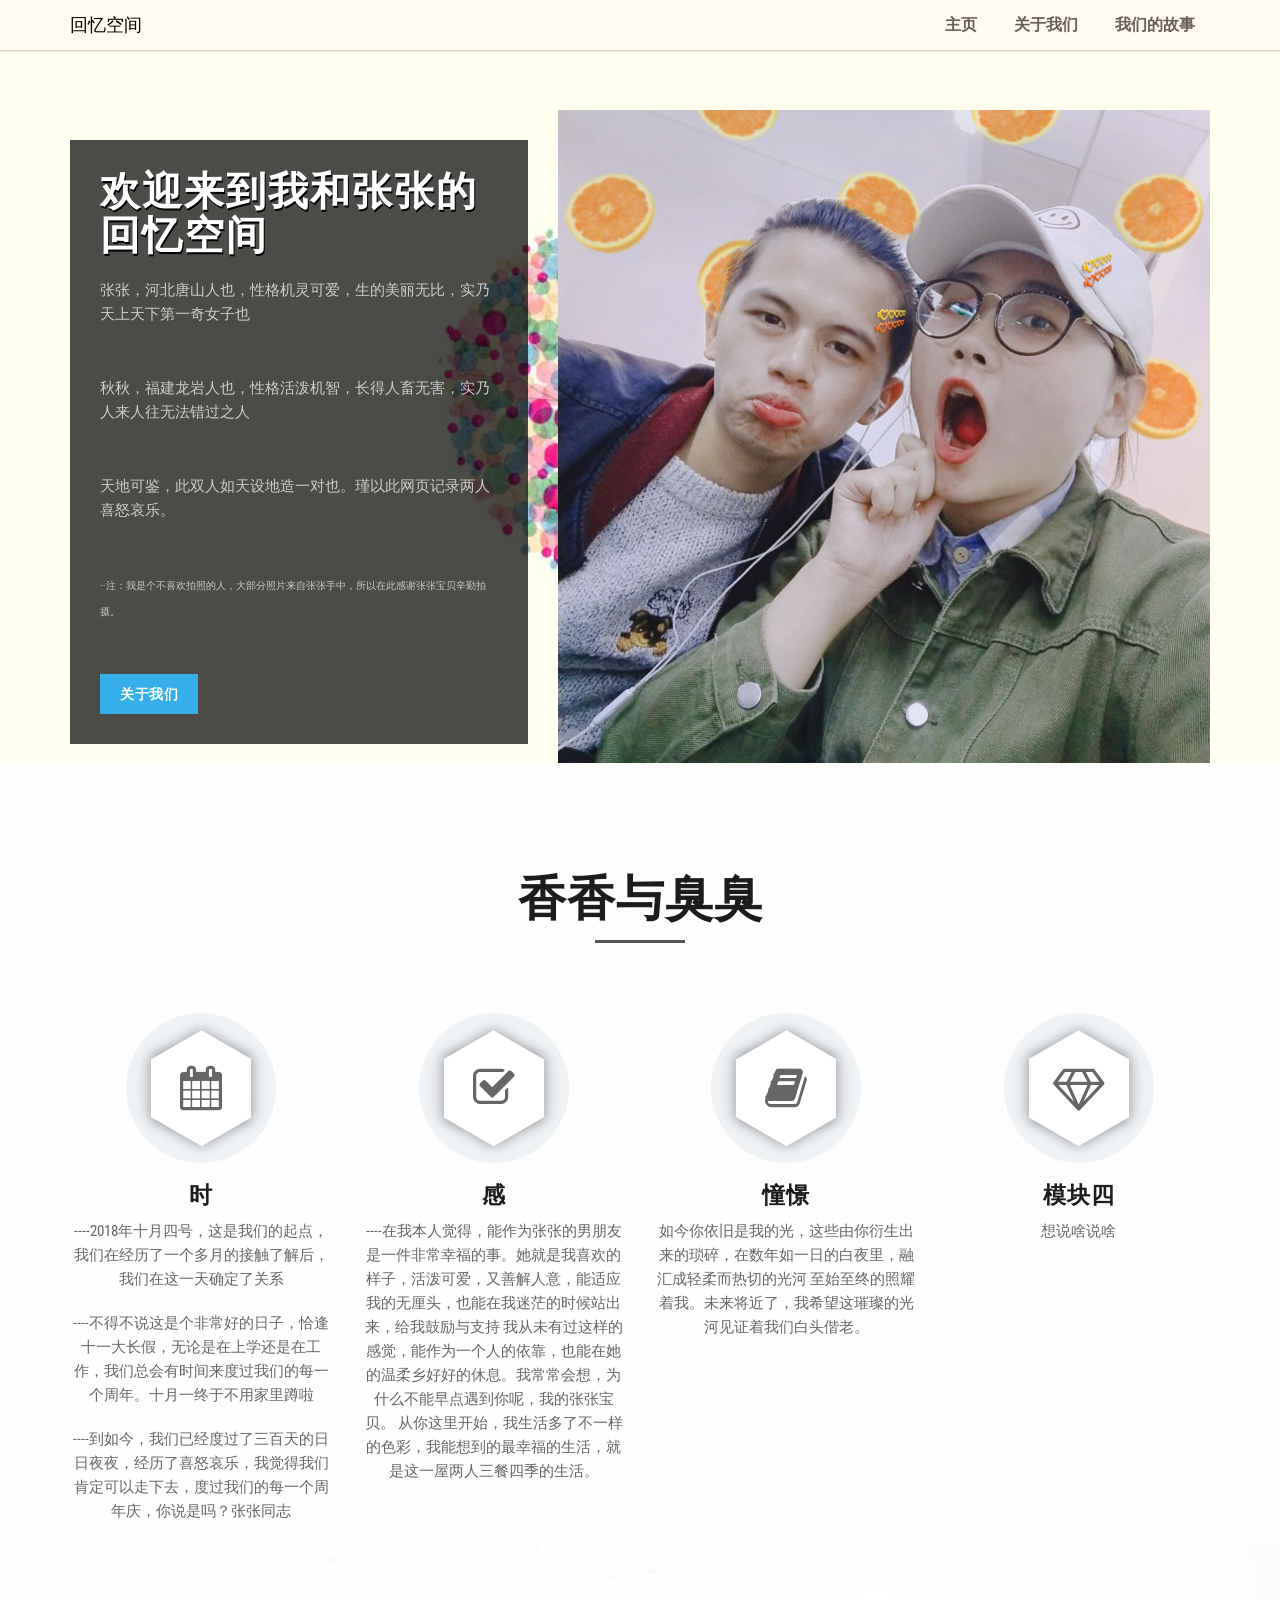
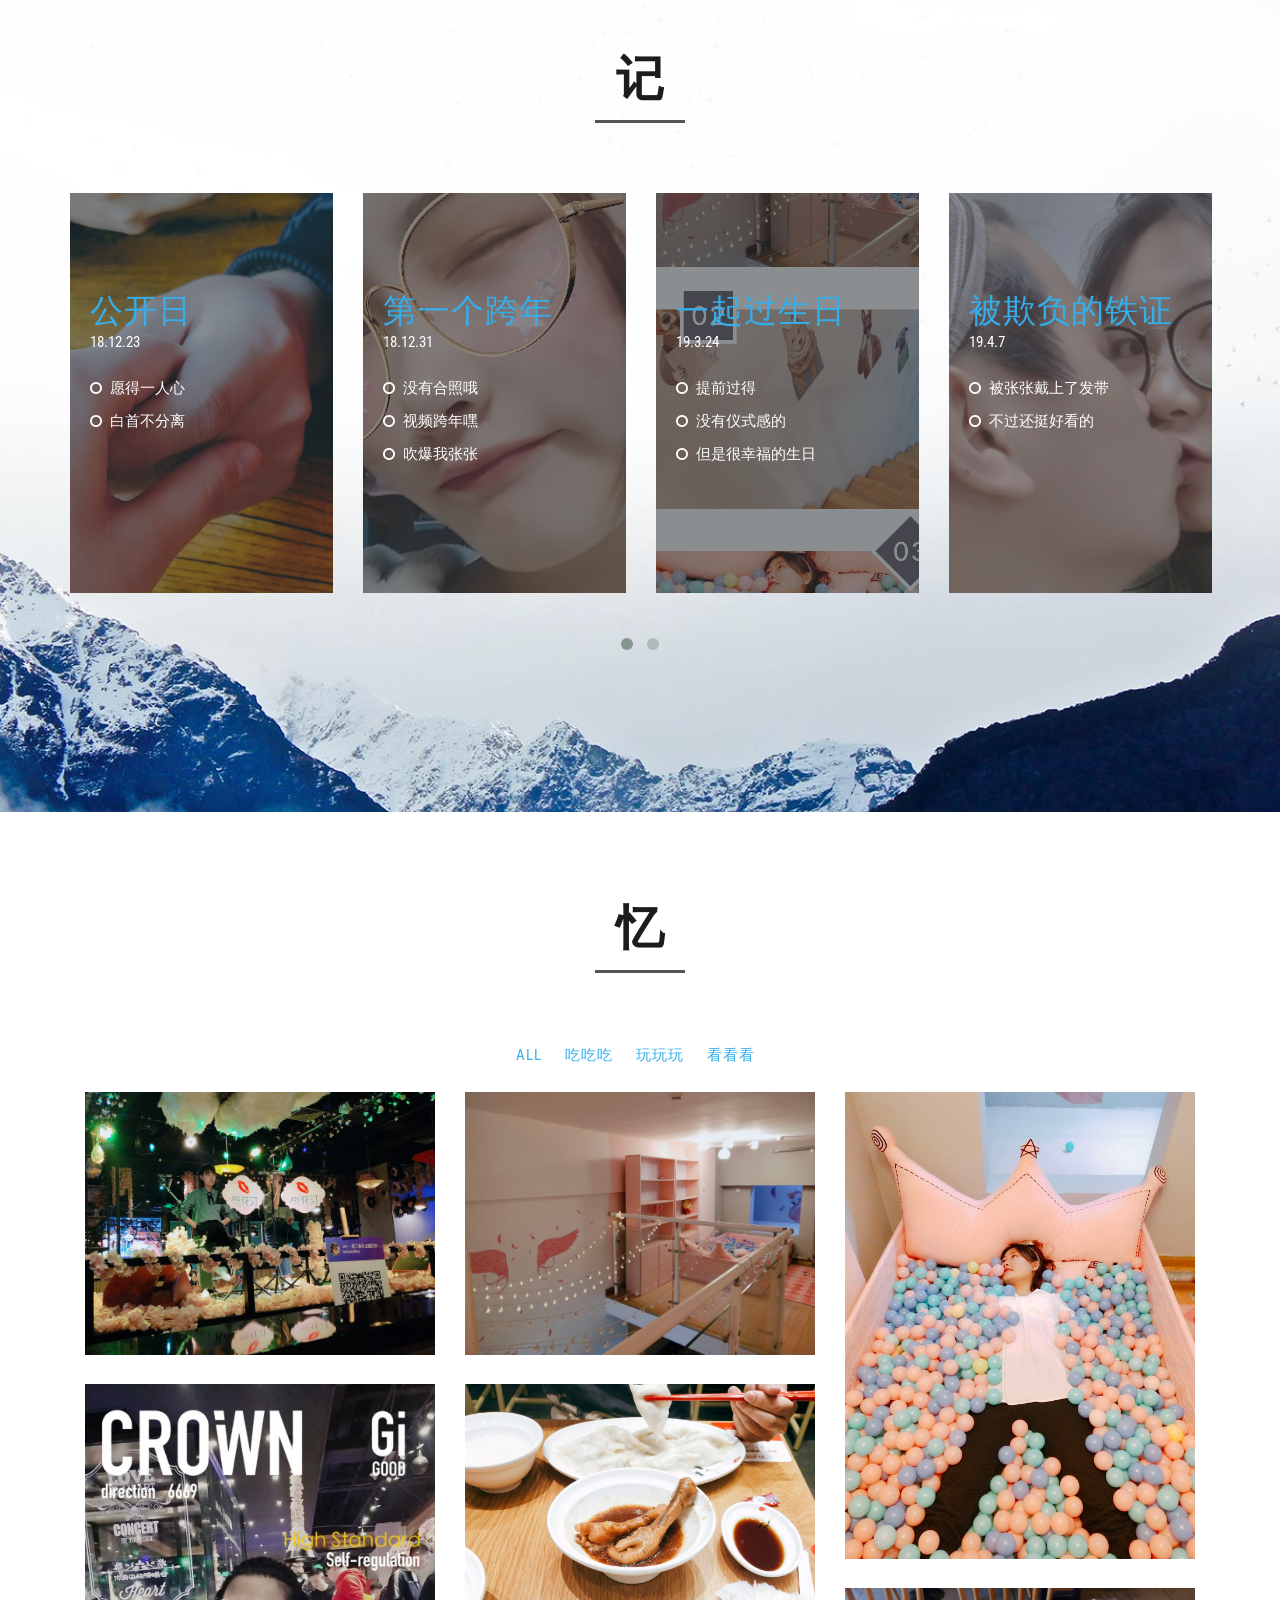
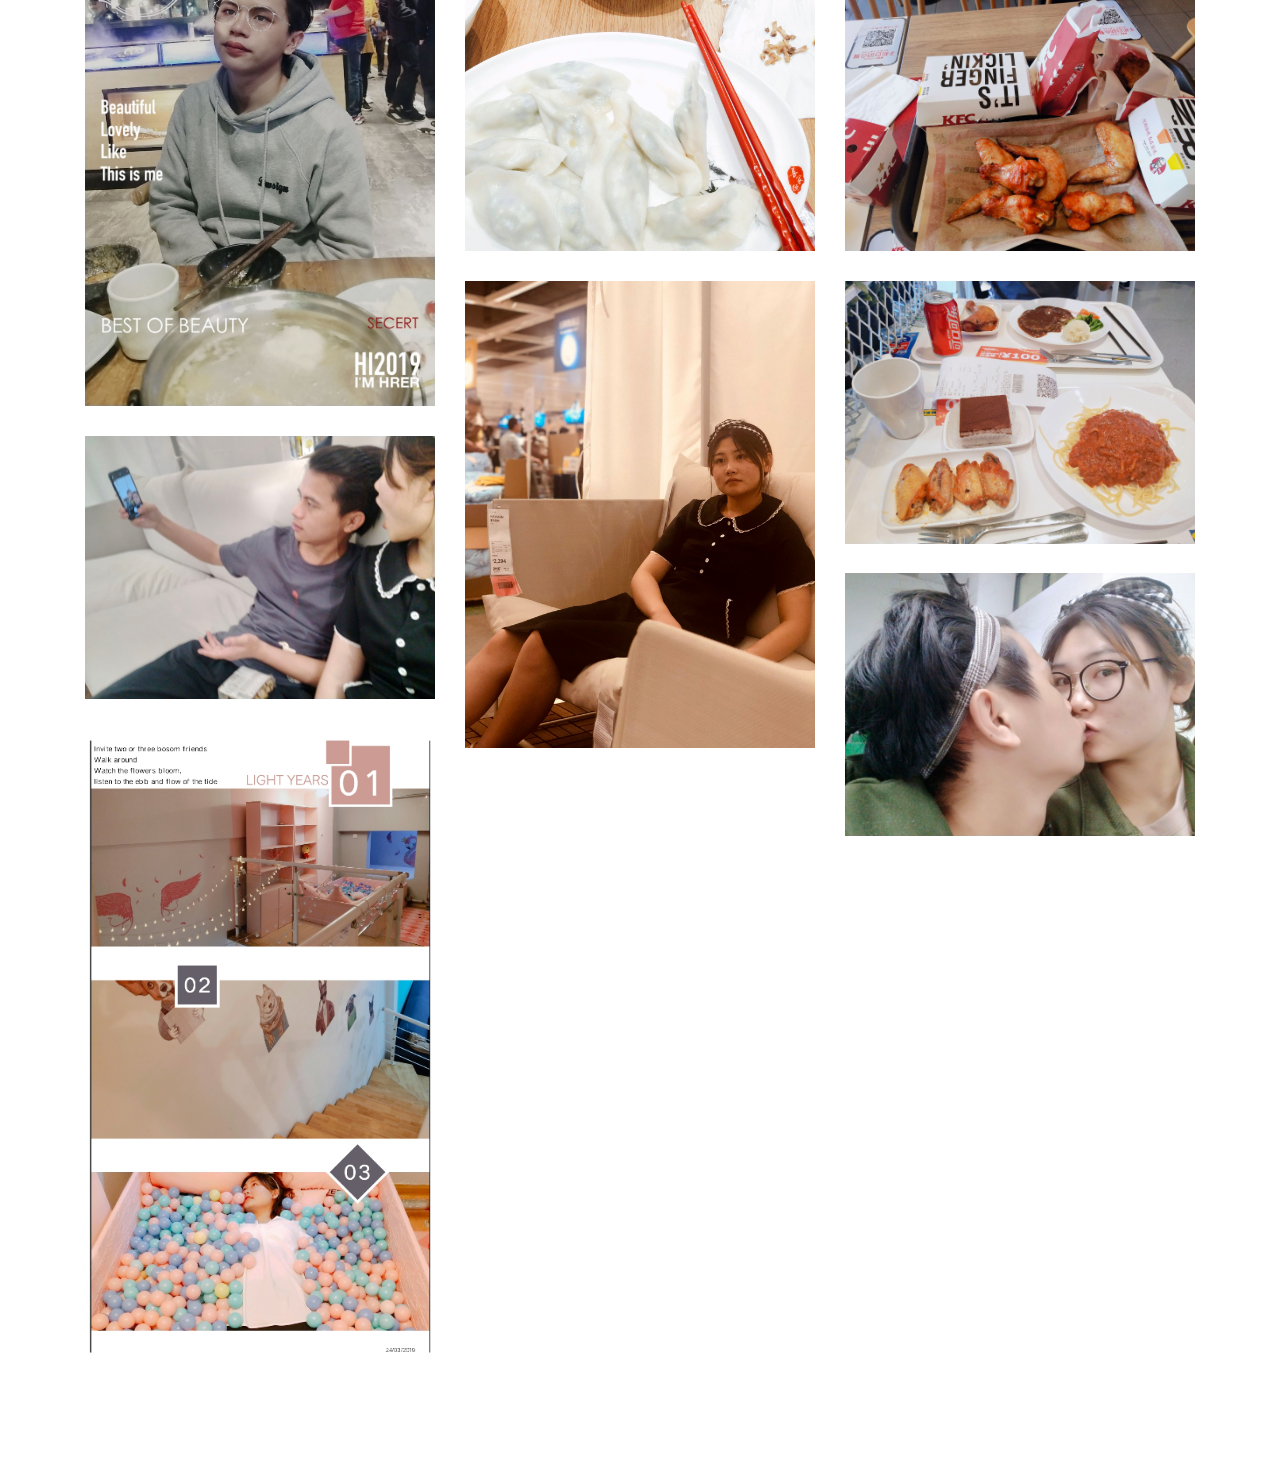
==== index.html @ 5080de56 "更新" ====
<!DOCTYPE html>
<html lang="en">

<head>
	<meta charset="utf-8" />
	<meta http-equiv="X-UA-Compatible" content="IE=edge" />
	<meta name="viewport" content="width=device-width, initial-scale=1" />
	<meta name="description" content="Free Responsive Html5 Templates">


	<title>张张之最好的大宝贝</title>

	<!-- Bootstrap Core CSS -->
	<link href="css/bootstrap.min.css" rel="stylesheet" type="text/css">

	<!-- Custom CSS -->
	<link href="css/style.css" rel="stylesheet">
	<link rel="stylesheet" href="css/lightbox.css">
	<link rel="stylesheet" href="fonts/stylesheet.css">

	<!-- Custom Fonts -->
	<link href="font-awesome/css/font-awesome.min.css" rel="stylesheet" type="text/css">

	<!-- Owl Carousel Assets -->
	<link href="owl-carousel/owl.carousel.css" rel="stylesheet">
	<link href="owl-carousel/owl.theme.css" rel="stylesheet">

	<!-- jQuery and Modernizr-->
	<script src="js/jquery-2.1.1.js"></script>

	<!-- HTML5 Shim and Respond.js IE8 support of HTML5 elements and media queries -->
	<!-- WARNING: Respond.js doesn't work if you view the page via file:// -->
	<!--[if lt IE 9]>
        <script src="js/html5shiv.js"></script>
        <script src="js/respond.min.js"></script>
    <![endif]-->
</head>

<body class="index-page">
	<div class="">
		<header class="main-header">

			<!-- /////////////////////////////////////////Navigation -->
			<nav class="">
				<div class="">
					<div class="navbar navbar-default">
						<div class="container">
							<!-- Brand and toggle get grouped for better mobile display -->
							<div class="navbar-header page-scroll" style="position: relative; z-index:999">
								<button type="button" class="navbar-toggle" data-toggle="collapse"
									data-target="#bs-example-navbar-collapse-1">
									<span class="sr-only">Toggle navigation</span>
									<span class="icon-bar"></span>
									<span class="icon-bar"></span>
									<span class="icon-bar"></span>
								</button>
								<a class="navbar-brand page-scroll" href="index.html#page-top">回忆空间</a>
							</div>

							<!-- Collect the nav links, forms, and other content for toggling -->
							<div class="collapse navbar-collapse" id="bs-example-navbar-collapse-1">
								<ul class="nav navbar-nav navbar-right" style="position: relative; z-index:999">
									<li>
										<a class="page-scroll" href="index.html">主页</a>
									</li>
									<li>
										<a class="page-scroll" href="single.html">关于我们</a>
									</li>
									<li>
										<a class="page-scroll" href="archive.html">我们的故事</a>
									</li>

								</ul>
							</div>
							<!-- /.navbar-collapse -->
						</div>
					</div>
				</div>
				<!-- /.container-fluid -->
			</nav>
			<!-- Navigation -->
			<div class="container">
				<div class="row">
					<div class="col-md-5">
						<!-- Static Header -->
						<div class="header-text">
							<div class="text-left">
								<h1>欢迎来到我和张张的回忆空间</h1>
								<p>张张，河北唐山人也，性格机灵可爱，生的美丽无比，实乃天上天下第一奇女子也</p>
								<p>秋秋，福建龙岩人也，性格活泼机智，长得人畜无害，实乃人来人往无法错过之人</p>
								<p>天地可鉴，此双人如天设地造一对也。瑾以此网页记录两人喜怒哀乐。</p>
								<p> <font size="1">--注：我是个不喜欢拍照的人，大部分照片来自张张手中，所以在此感谢张张宝贝辛勤拍摄。</font></p>
								<a href="single.html" class="btn btn-primary btn-header1">关于我们</a>
							</div>
						</div><!-- /header-text -->
					</div>
					<div class="col-md-7 pull-right">
						<img style="margin-top: 60px;" src="images/首页合照.jpg" class="img-responsive" alt="">
					</div>
				</div>
			</div>
		</header>
	</div>
	<!-- /Section: intro -->

	<!-- /////////////////////////////////////////Content -->
	<div id="page-content">

		<!-- 人物简介 -->
		<section class="box-content box-1 box-style-1">
			<div class="container">
				<div class="row">
					<div class="heading">

						<h1 class="title">香香与臭臭</h1>
						<hr class="line">
					</div>
				</div>
				<div class="row">
					<div class="col-lg-3 col-sm-3 col-md-6 ">
						<div class="box-item">
							<div class="wrap-icon">
								<div class="hexagon">
									<div class="hexagon-inner">
										<div class="hexagon-inner-content">
											<i class="fa fa-calendar fa-3x"></i>
										</div>
									</div>
									<span></span>
								</div>
							</div>
							<h3>时</h3>
							<p>----2018年十月四号，这是我们的起点，我们在经历了一个多月的接触了解后，我们在这一天确定了关系</p>
							<p>----不得不说这是个非常好的日子，恰逢十一大长假，无论是在上学还是在工作，我们总会有时间来度过我们的每一个周年。十月一终于不用家里蹲啦</p>
							<p>----到如今，我们已经度过了三百天的日日夜夜，经历了喜怒哀乐，我觉得我们肯定可以走下去，度过我们的每一个周年庆，你说是吗？张张同志</p>
							<p> </p>
						</div>
					</div>
					<div class="col-lg-3 col-sm-3 col-md-6 ">
						<div class="box-item">
							<div class="wrap-icon">
								<div class="hexagon">
									<div class="hexagon-inner">
										<div class="hexagon-inner-content">
											<i class="fa fa-check-square-o fa-3x"></i>
										</div>
									</div>
									<span></span>
								</div>
							</div>
							<h3>感</h3>
							<p>----在我本人觉得，能作为张张的男朋友是一件非常幸福的事。她就是我喜欢的样子，活泼可爱，又善解人意，能适应我的无厘头，也能在我迷茫的时候站出来，给我鼓励与支持
								我从未有过这样的感觉，能作为一个人的依靠，也能在她的温柔乡好好的休息。我常常会想，为什么不能早点遇到你呢，我的张张宝贝。
								从你这里开始，我生活多了不一样的色彩，我能想到的最幸福的生活，就是这一屋两人三餐四季的生活。
							</p>
						</div>
					</div>
					<div class="col-lg-3 col-sm-3 col-md-6 ">
						<div class="box-item">
							<div class="wrap-icon">
								<div class="hexagon">
									<div class="hexagon-inner">
										<div class="hexagon-inner-content">
											<i class="fa fa-book fa-3x"></i>
										</div>
									</div>
									<span></span>
								</div>
							</div>
							<h3>憧憬</h3>
							<p>如今你依旧是我的光，这些由你衍生出来的琐碎，在数年如一日的白夜里，融汇成轻柔而热切的光河
								至始至终的照耀着我。未来将近了，我希望这璀璨的光河见证着我们白头偕老。
							</p>
						</div>
					</div>
					<div class="col-lg-3 col-sm-3 col-md-6 ">
						<div class="box-item">
							<div class="wrap-icon">
								<div class="hexagon">
									<div class="hexagon-inner">
										<div class="hexagon-inner-content">
											<i class="fa fa-diamond fa-3x"></i>
										</div>
									</div>
									<span></span>
								</div>
							</div>
							<h3>模块四</h3>
							<p>想说啥说啥</p>
						</div>
					</div>

				</div>
			</div>
		</section>

		<!-- 滚动图片栏 -->
		<section class="box-content box-2 box-style-2">
			<div class="container">
				<div class="row">
					<div class="heading">
						<h1 class="title">记</h1>
						<hr class="line">
					</div>
				</div>
				<div class="row">
					<div id="owl-travel" class="owl-carousel">
						<div class="item">
							<div class="box-entry home-post carpathian">
								<div class="box-entry-inner">
									<div class="entry-details">

										<div class="entry-des">
											<h3>公开日</h3>
											<span>18.12.23</span>
											<ul class="fancy-list">
												<li>愿得一人心</li>
												<li>白首不分离</li>
											</ul>
										</div>


									</div>
								</div>
							</div>
						</div>
						<div class="item">
							<div class="box-entry home-post pyrenees">
								<div class="box-entry-inner">
									<div class="entry-details">

										<div class="entry-des">
											<h3>第一个跨年</h3>
											<span>18.12.31</span>
											<ul class="fancy-list">
												<li>没有合照哦</li>
												<li>视频跨年嘿</li>
												<li>吹爆我张张</li>
											</ul>
										</div>

									</div>
								</div>
							</div>
						</div>
						<div class="item">
							<div class="box-entry home-post rocky">
								<div class="box-entry-inner">
									<div class="entry-details">

										<div class="entry-des">
											<h3>一起过生日</h3>
											<span>19.3.24</span>
											<ul class="fancy-list">
												<li>提前过得</li>
												<li>没有仪式感的</li>
												<li>但是很幸福的生日</li>
											</ul>
										</div>

									</div>
								</div>
							</div>
						</div>
						<div class="item">
							<div class="box-entry home-post alps">
								<div class="box-entry-inner">
									<div class="entry-details">

										<div class="entry-des">
											<h3>被欺负的铁证</h3>
											<span>19.4.7</span>
											<ul class="fancy-list">
												<li>被张张戴上了发带</li>
												<li>不过还挺好看的</li>

											</ul>
										</div>

									</div>
								</div>
							</div>
						</div>
						<div class="item">
							<div class="box-entry home-post pyrenees1">
								<div class="box-entry-inner">
									<div class="entry-details">

										<div class="entry-des">
											<h3>五一五一</h3>
											<span>19.5.1</span>
											<ul class="fancy-list">
												<li>我和张张的惬意五一</li>
												<li>过得想小夫妻</li>
												<li>喜家德真的很好吃！</li>
											</ul>
										</div>

									</div>
								</div>
							</div>
						</div>
						<div class="item">
							<div class="box-entry home-post kavkaz">
								<div class="box-entry-inner">
									<div class="entry-details">

										<div class="entry-des">
											<h3>抓妖灵嘿嘿嘿</h3>
											<span>19.5.27</span>
											<ul class="fancy-list">
												<li>大夏天的</li>
												<li>这么多蚊子的</li>
												<li>不过抓到了真开心嘿嘿</li>
											</ul>
										</div>

									</div>
								</div>
							</div>
						</div>
					</div>
				</div>
			</div>
		</section>

		<!-- 图片展示 -->
		<section class="box-content box-3">
			<div class="container">
				<div class="row">
					<div class="heading">
						<h1 class="title">忆</h1>
						<hr class="line">
					</div>
				</div>
				<div class="filter-container isotopeFilters">
					<ul class="list-inline filter">
						<li class="active"><a href="#" data-filter="*">all </a></li>
						<li><a href="#" data-filter=".illustrations">吃吃吃</a></li>
						<li><a href="#" data-filter=".photography">玩玩玩</a></li>
						<li><a href="#" data-filter=".websites">看看看</a></li>

					</ul>
				</div>
				<div class="isotopeContainer">
					<div class="col-lg-4 col-sm-4 col-md-6 isotopeSelector illustrations">
						<div class="portfolio-box zoom-effect">
							<img src="images/记1.PNG" class="img-responsive" alt="">
							<div class="portfolio-box-caption">
								<div class="portfolio-box-caption-content">
									<div class="project-name">
										
									</div>
									<div class="project-category">
										生日之自助餐
									</div>
									<div class="project-social">
										<ul class="list-inline">
											<li><a href="single2.html"><i class="fa fa-link"></i></a></li>
											<li><a href="images/记1.PNG" data-lightbox="example-set"
													data-title="Click the right half of the image to move forward."><i
														class="fa fa-search"></i></a></li>
										</ul>
									</div>
								</div>
							</div>
						</div>
					</div>
					<div class="col-lg-4 col-sm-4 col-md-6 isotopeSelector photography">
						<div class="portfolio-box zoom-effect">
							<img src="images/记2.PNG" class="img-responsive" alt="">
							<div class="portfolio-box-caption">
								<div class="portfolio-box-caption-content">
									<div class="project-name">
										
									</div>
									<div class="project-category">
										一间超喜欢的loft
									</div>
									<div class="project-social">
										<ul class="list-inline">
											<li><a href="single2.html"><i class="fa fa-link"></i></a></li>
											<li><a href="images/记2.PNG" data-lightbox="example-set"
													data-title="Click the right half of the image to move forward."><i
														class="fa fa-search"></i></a></li>
										</ul>
									</div>
								</div>
							</div>
						</div>
					</div>
					<div class="col-lg-4 col-sm-4 col-md-6 isotopeSelector photography">
						<div class="portfolio-box zoom-effect">
							<img src="images/记3.PNG" class="img-responsive" alt="">
							<div class="portfolio-box-caption">
								<div class="portfolio-box-caption-content">
									<div class="project-name">
									
									</div>
									<div class="project-category">
										大宝贝与海洋球
									</div>
									<div class="project-social">
										<ul class="list-inline">
											<li><a href="single2.html"><i class="fa fa-link"></i></a></li>
											<li><a href="images/记3.PNG" data-lightbox="example-set"
													data-title="Click the right half of the image to move forward."><i
														class="fa fa-search"></i></a></li>
										</ul>
									</div>
								</div>
							</div>
						</div>
					</div>
					<div class="col-lg-4 col-sm-4 col-md-6 isotopeSelector photography">
						<div class="portfolio-box zoom-effect">
							<img src="images/记4.PNG" class="img-responsive" alt="">
							<div class="portfolio-box-caption">
								<div class="portfolio-box-caption-content">
									<div class="project-name">
							
									</div>
									<div class="project-category">
										一位靓仔路过
									</div>
									<div class="project-social">
										<ul class="list-inline">
											<li><a href="single2.html"><i class="fa fa-link"></i></a></li>
											<li><a href="images/记4.PNG" data-lightbox="example-set"
													data-title="Click the right half of the image to move forward."><i
														class="fa fa-search"></i></a></li>
										</ul>
									</div>
								</div>
							</div>
						</div>
					</div>
					<div class="col-lg-4 col-sm-4 col-md-6 isotopeSelector illustrations">
						<div class="portfolio-box zoom-effect">
							<img src="images/记5.PNG" class="img-responsive" alt="">
							<div class="portfolio-box-caption">
								<div class="portfolio-box-caption-content">
									<div class="project-name">
								
									</div>
									<div class="project-category">
										喜家德喜家德
									</div>
									<div class="project-social">
										<ul class="list-inline">
											<li><a href="single4.html"><i class="fa fa-link"></i></a></li>
											<li><a href="images/记5.PNG" data-lightbox="example-set"
													data-title="Click the right half of the image to move forward."><i
														class="fa fa-search"></i></a></li>
										</ul>
									</div>
								</div>
							</div>
						</div>
					</div>
					<div class="col-lg-4 col-sm-4 col-md-6 isotopeSelector illustrations">
						<div class="portfolio-box zoom-effect">
							<img src="images/记6.PNG" class="img-responsive" alt="">
							<div class="portfolio-box-caption">
								<div class="portfolio-box-caption-content">
									<div class="project-name">
									
									</div>
									<div class="project-category">
										超大份超满足的肯德基
									</div>
									<div class="project-social">
										<ul class="list-inline">
											<li><a href="single.html"><i class="fa fa-link"></i></a></li>
											<li><a href="images/记6.PNG" data-lightbox="example-set"
													data-title="Click the right half of the image to move forward."><i
														class="fa fa-search"></i></a></li>
										</ul>
									</div>
								</div>
							</div>
						</div>
					</div>
					<div class="col-lg-4 col-sm-4 col-md-6 isotopeSelector photography">
						<div class="portfolio-box zoom-effect">
							<img src="images/记7.PNG" class="img-responsive" alt="">
							<div class="portfolio-box-caption">
								<div class="portfolio-box-caption-content">
									<div class="project-name">
									
									</div>
									<div class="project-category">
										宜家之仙女张
									</div>
									<div class="project-social">
										<ul class="list-inline">
											<li><a href="single4.html"><i class="fa fa-link"></i></a></li>
											<li><a href="images/记7.PNG" data-lightbox="example-set"
													data-title="Click the right half of the image to move forward."><i
														class="fa fa-search"></i></a></li>
										</ul>
									</div>
								</div>
							</div>
						</div>
					</div>

					<div class="col-lg-4 col-sm-4 col-md-6 isotopeSelector illustrations">
						<div class="portfolio-box zoom-effect">
							<img src="images/记8.PNG" class="img-responsive" alt="">
							<div class="portfolio-box-caption">
								<div class="portfolio-box-caption-content">
									<div class="project-name">
										
									</div>
									<div class="project-category">
										宜家之午餐
									</div>
									<div class="project-social">
										<ul class="list-inline">
											<li><a href="single4.html"><i class="fa fa-link"></i></a></li>
											<li><a href="images/记8.PNG" data-lightbox="example-set"
													data-title="Click the right half of the image to move forward."><i
														class="fa fa-search"></i></a></li>
										</ul>
									</div>
								</div>
							</div>
						</div>
					</div>
					<div class="col-lg-4 col-sm-4 col-md-6 isotopeSelector websites">
						<div class="portfolio-box zoom-effect">
							<img src="images/记9.PNG" class="img-responsive" alt="">
							<div class="portfolio-box-caption">
								<div class="portfolio-box-caption-content">
									<div class="project-name">
										
									</div>
									<div class="project-category">
										宜家之合照
									</div>
									<div class="project-social">
										<ul class="list-inline">
											<li><a href="single4.html"><i class="fa fa-link"></i></a></li>
											<li><a href="images/记9.PNG" data-lightbox="example-set"
													data-title="Click the right half of the image to move forward."><i
														class="fa fa-search"></i></a></li>
										</ul>
									</div>
								</div>
							</div>
						</div>
					</div>
					<div class="col-lg-4 col-sm-4 col-md-6 isotopeSelector websites">
						<div class="portfolio-box zoom-effect">
							<img src="images/记10.PNG" class="img-responsive" alt="">
							<div class="portfolio-box-caption">
								<div class="portfolio-box-caption-content">
									<div class="project-name">
									
									</div>
									<div class="project-category">
										我就是喜欢你
									</div>
									<div class="project-social">
										<ul class="list-inline">
											<li><a href="single.html"><i class="fa fa-link"></i></a></li>
											<li><a href="images/记10.PNG" data-lightbox="example-set"
													data-title="Click the right half of the image to move forward."><i
														class="fa fa-search"></i></a></li>
										</ul>
									</div>
								</div>
							</div>
						</div>
					</div>
					<div class="col-lg-4 col-sm-4 col-md-6 isotopeSelector photography">
						<div class="portfolio-box zoom-effect">
							<img src="images/记11.PNG" class="img-responsive" alt="">
							<div class="portfolio-box-caption">
								<div class="portfolio-box-caption-content">
									<div class="project-name">
									
									</div>
									<div class="project-category">
										超棒的loft-再次
									</div>
									<div class="project-social">
										<ul class="list-inline">
											<li><a href="single2.html"><i class="fa fa-link"></i></a></li>
											<li><a href="images/记11.PNG" data-lightbox="example-set"
													data-title="Click the right half of the image to move forward."><i
														class="fa fa-search"></i></a></li>
										</ul>
									</div>
								</div>
							</div>
						</div>
					</div>
				</div>
			</div>
		</section>





		<!-- Core JavaScript Files -->
		<script src="js/bootstrap.min.js"></script>

		<!-- Light Box -->
		<script src="js/lightbox-plus-jquery.min.js"></script>

		<!-- Plugin JavaScript -->
		<script src="js/isotope.min.js"></script>
		<script>
			jQuery(document).ready(function ($) {
				var myTheme = window.myTheme || {},
					$win = $(window);
				myTheme.Isotope = function () {
					// 4 column layout
					var isotopeContainer = $('.isotopeContainer');
					if (!isotopeContainer.length || !jQuery().isotope) return;
					$win.load(function () {
						isotopeContainer.isotope({
							itemSelector: '.isotopeSelector'
						});
						$('.isotopeFilters').on('click', 'a', function (e) {
							$('.isotopeFilters').find('.active').removeClass('active');
							$(this).parent().addClass('active');
							var filterValue = $(this).attr('data-filter');
							isotopeContainer.isotope({ filter: filterValue });
							e.preventDefault();
						});
					});
				};
				myTheme.Isotope();

			});</script>

		<!-- carousel -->
		<script src="owl-carousel/owl.carousel.js"></script>
		<script>
			$(document).ready(function () {
				$("#owl-travel").owlCarousel({
					autoPlay: 3000,
					items: 4,
					itemsDesktop: [1199, 3],
					itemsDesktopSmall: [979, 2],
					navigation: false,
					pagination: true
				});
				$("#owl-brand").owlCarousel({
					autoPlay: 3000,
					items: 6,
					itemsDesktop: [1199, 4],
					itemsDesktopSmall: [979, 2],
					navigation: false,
					pagination: false
				});
			});
		</script>



</body>

</html>
---- css/style.css ----
/* ==== Google font ==== */
@import url(https://fonts.googleapis.com/css?family=Open+Sans);
@import url(https://fonts.googleapis.com/css?family=Roboto+Condensed:400,700);
@import url('https://fonts.googleapis.com/css?family=Poppins:400,500,700');
/* ---------------------------------------------------------------------------- */
/* ------------------------------------Html-Body------------------------------- */
/* ---------------------------------------------------------------------------- */
body {font-family: 'Roboto Condensed', sans-serif;color: #666;background-color: #fff;font-size: 15px;line-height: 1.6em;font-weight: 400;}
html, body {width:100%; padding:0; margin:0;overflow-x:hidden}
/*-----VERY-IMPORTANT(overflow-x:hidden)----*/

::-moz-selection{background:#C4A648;color:#fff;text-shadow:none}
::selection{background:#C4A648;color:#fff;text-shadow:none}
/* ---------------------------------------------------------------------------- */
/* ---------------------------------------------------------------------------- */
/* ---------------------------------------------------------------------------- */
html { -webkit-text-size-adjust: none;}
.video embed,.video object,.video iframe { width: 100%;  height: auto;}
img{max-width:100%;	height: auto;width: auto\9; /* ie8 */}

h1 {font-size: 38px;}
h2 {font-size: 36px;}
h3 {font-size: 32px;}
h4 {font-size: 28px;}
h5 {font-size: 24px;}
h6 {font-size: 20px;}

h1,h2,h3,h4,h5,h6 {font-family: 'Roboto Condensed', sans-serif;font-weight: 600;color: #36AEEA;letter-spacing: 1px;}

p {margin: 0 0 20px;}

a {
   color: #36AEEA;
   -webkit-transition: all .2s ease-in-out;
   -moz-transition: all .2s ease-in-out;
   transition: all .2s ease-in-out;
}

a:hover,
a:focus {text-decoration: none;color: #36AEEA;}

.center{text-align: center; margin: 0 auto;}
.f-right{float: right;}
.f-left{float: left;}
.t-right{text-align: right;}
.t-left{text-align: left;}

.post{}
.post:after, .post:before, article:after, article:before, section:after, section:before{clear: both; content: '\0020'; display: block; visibility: hidden; width: 0; height: 0;}

.clear{content: "\0020"; display: block; height: 0; clear: both; visibility: hidden; }
.clearfix:after, .clearfix:before{clear: both; content: '\0020'; display: block; visibility: hidden; width: 0; height: 0;}

/* --Line-- */
hr.line { margin: 15px auto; padding: 0; max-width: 90px;border: 0; border-top: solid 3px #555;text-align: center;}

/* --Page-- */
body.index-page {}
body.sub-page {}
body.sub-page header{margin-bottom: 70px;}

input:not([type]), input[type="color"], input[type="email"], input[type="number"], input[type="password"], input[type="tel"], input[type="url"], input[type="text"], input[type="search"], textarea, .form-control, select {
    border-radius: 0 0 0 0;
    box-shadow: none;
    color: #999999;
    display: block;
    font-size: 14px;
    font-weight: normal;
    height: 43px;
    line-height: 1.2;
    margin: 10px 0;
    outline: medium none;
    padding: 5px 10px 0;
    transition: border-color 0.2s ease-in-out 0s, color 0.2s ease-in-out 0s;
    width: 100%;
	background-color: transparent;
    border: 2px solid #777;
}
.tlinks{text-indent:-9999px;height:0;line-height:0;font-size:0;overflow:hidden;}

/* ---------------------------------------------------------------------------- */
/* -----------------------------------Header----------------------------------- */
/* ---------------------------------------------------------------------------- */
header.main-header{background: url(../images/header3.jpg) center center;background-size: cover;background-repeat: no-repeat; min-height:640px; }

.navbar{margin-bottom: 0;}
.navbar-default .navbar-nav > .active > a, .navbar-default .navbar-nav > .active > a:hover, .navbar-default .navbar-nav > .active > a:focus{background: none;}
.navbar-default {border: none;box-shadow: 0 1px 2px rgba(0, 0, 0, 0.25);background-color: rgb(255, 251, 240);border-radius: 0; }
	
.navbar-default .navbar-brand {color: #000;}
.navbar-default .navbar-brand:hover,
.navbar-default .navbar-brand:focus,
.navbar-default .navbar-brand:active,
.navbar-default .navbar-brand.active {color: #000;}

.navbar-default .navbar-collapse {border-color: rgba(255,255,255,.02);}

.navbar-default .navbar-toggle {border: none;background-color: #36AEEA;}
.navbar-default .navbar-toggle span.icon-bar{background-color: #fff;}
.navbar-default .navbar-toggle:hover,
.navbar-default .navbar-toggle:focus {background-color: #36AEEA;}

.navbar-default .nav li{margin-right: 7px;}
.navbar-default .nav li:last-child{margin-right: 0;}
.navbar-default .nav li a {text-transform: uppercase;font-weight: bold;color: #685e58;font-size: 16px;}
.navbar-default .nav li a:hover,
.navbar-default .nav li a:focus {outline: 0;color: #36AEEA;}

.navbar-default .navbar-nav>.active>a {border-radius: 0;color: #ddd;background: none;}
.navbar-default .navbar-nav>.active>a:hover,
.navbar-default .navbar-nav>.active>a:focus {}

/* Carousel Header Styles */
.header-text {color: #bbb;background: rgba(0, 0, 0, 0.7);padding: 30px ;margin-top: 90px;}
.header-text h1{margin-top: 0;margin-bottom: 0;text-transform: uppercase;font-weight: 700;color: #fff;font-size: 40px;margin-bottom: 20px;letter-spacing: 2px;text-shadow: 1px 2px #000;}
.header-text p{ margin-bottom: 50px;font-size: 15px;font-weight: 300;color: #ccc;}
.header-text .btn-primary{border:none;padding: 10px 20px;margin-right: 7px;border-radius: 0;}

.header-text .btn-primary.btn-header1{background: #36AEEA; color: #fff;}
.header-text .btn-primary.btn-header1:hover{background: #fff; color: #36AEEA;}
.header-text .btn-primary.btn-header2{background: #000; color: #fff;}
.header-text .btn-primary.btn-header2:hover{background: #fff; color: #000;}


/* ---------------------------------------------------------------------------- */
/* -------------------------------------Content-------------------------------- */
/* ---------------------------------------------------------------------------- */
#page-content{}

/* ---HomePage--- */
.box-content {padding: 90px 0;}
.heading{position: relative;display: block;text-transform: uppercase;margin-bottom: 70px;text-align: center;z-index: 3;}
.heading .sub{font-size: 15px;letter-spacing: 2px;color: #C4A648;}
.heading .title{font-size: 48px;color: #1a1c1e;}
.box-content.box-style-1{background: linear-gradient(to right, #fefefe, #FDFDFC);}
.box-content.box-style-2{background: #fefefe url(../images/mountain.jpg) no-repeat center 100%;background-size: cover;}
.box-content.box-style-3{background: #f7f7f7}


/* ---------------------------------------------------------------------------- */
/* -------------------------------------Box 1---------------------------------- */
/* ---------------------------------------------------------------------------- */
.box-content.box-1 {text-align: center;padding: 90px 0 0;}
.box-content.box-1 .box-item h3{color: #1a1c1e; font-size: 23px;}
.wrap-icon{background: #F0F3F6;padding-top: 17px;width: 150px;height: 150px;border-radius: 50%;margin:auto;}


/* ---------------------------------------------------------------------------- */
/* -------------------------------------Box 2---------------------------------- */
/* ---------------------------------------------------------------------------- */
.box-content.box-2 {padding: 90px 0 150px}
.box-content.box-2 .item{padding: 0 15px;}

/* ---------------------------------------------------------------------------- */
/* -------------------------------------Box 3---------------------------------- */
/* ---------------------------------------------------------------------------- */
.box-content.box-3 {padding: 70px 0;text-align: center;}

/* ---------------------------------------------------------------------------- */
/* -------------------------------------Box 4---------------------------------- */
/* ---------------------------------------------------------------------------- */
.box-content.box-4 {padding: 50px 0 30px;}

/* ---------------------------------------------------------------------------- */
/* ---------------------------------MainContent-------------------------------- */
/* ---------------------------------------------------------------------------- */
#main-content {margin: 0 10px 30px;}

.single-post{}
.single-post .wrap-post{background: #f7f7f7;padding:30px; position: relative;}
.single-post .wrap-post {margin-bottom: 50px;}
article{background: #ffffff; color: #3F3F3F; margin-bottom: 40px;padding-bottom: 10px;}
article:after, article:before{clear: both; content: '\0020'; display: block; visibility: hidden; width: 0; height: 0;}
article .post-thumbnail-wrap {text-align: center;width: 100%;margin-bottom: 10px;}
article .post-thumbnail-wrap img {}
article h3.entry-title{font-size: 20px;margin: 10px 0 5px;font-weight: 500;letter-spacing: 1px;color: #222;}
article .l-tags{text-align: center;font-size: 12px; font-family: 'Crimson Text', serif;text-transform: uppercase;letter-spacing: .9px;}
article .l-tags a{color: #333;}
article .l-tags a:hover{color: #628d7c;}

article .entry-header{text-align: center;}
article.single-post .entry-header{padding: 40px 0;}
article.single-post .entry-header h2.entry-title{font-family: 'Cabin', Helvetica, sans-serif;font-size: 24px;font-weight: bold;line-height: 30px;color: #111;letter-spacing: 2px;margin: 0;text-transform: uppercase;}
article.single-post .entry-header h2.entry-title a {color: #111;margin: 0;}
article .entry-title-blog a:hover {color: #628d7c;}
article .entry-header .time {font-family: "Merriweather",Georgia,serif;color: #888;font-size: 17px;padding-bottom: 10px;display: block;}
article .entry-header .cat-links {font-size: 15px;font-weight: bold;text-transform: uppercase;letter-spacing: 2px;padding-top: 10px;display: block;}

article .entry-content{ padding: 40px 100px; text-align: left;}
@media only screen and (max-width: 767px) {
	article .entry-content{ padding: 30px 50px;}
}
@media only screen and (max-width: 480px) {
	article .entry-content{ padding: 30px;}
}
article .entry-content p{font-size: 16px;color: #686868;}
article .entry-content blockquote {border-left: 3px solid #1c7791;font-size: 18px;margin: 0 50px;font-style: italic;color: #666;padding-left: 20px;}
article .entry-content ol {float: left;text-align: justify;margin: 10px 50px;font-size: 16px;list-style-type: circle;}

/* ---------------------------------------------------------------------------- */
/* ------------------------------------Crumbs---------------------------------- */
/* ---------------------------------------------------------------------------- */
.crumbs {-webkit-box-shadow: 0px 25px 18px -26px rgba(0,0,0,0.75);-moz-box-shadow: 0px 25px 18px -26px rgba(0,0,0,0.75);box-shadow: 0px 25px 18px -26px rgba(0,0,0,0.75);padding:15px 0 15px 30px;margin-top: 20px}

.crumbs  h2{display: inline-block;margin: 0;font-weight: 500;text-transform: uppercase;font-size: 38px;}
.crumbs ul {list-style: none;display: inline-block;float: right;padding: 0;}
.crumbs ul li {display: inline;}
.crumbs ul li a {display: block;float: left;background: #000;text-align: center;padding: 8px 30px 8px 40px;position: relative;margin: 0 20px 0 0; font-size: 16px;text-decoration: none;color: #fff;}
.crumbs ul li a:after {content: "";  border-top: 20px solid transparent;border-bottom: 20px solid transparent;border-left: 20px solid #000;position: absolute; right: -20px; top: 0;z-index: 1;-webkit-transition: all .2s ease-in-out;-moz-transition: all .2s ease-in-out;transition: all .2s ease-in-out;}
.crumbs ul li a:before {content: "";  border-top: 20px solid transparent;border-bottom: 20px solid transparent;border-left: 20px solid #fff;position: absolute; left: 0; top: 0;}
.crumbs ul li:first-child a {border-top-left-radius: 6px; border-bottom-left-radius: 6px;}
.crumbs ul li:first-child a:before {display: none; }
.crumbs ul li:last-child a {padding-right: 40px;padding-left: 50px;border-top-right-radius: 6px; border-bottom-right-radius: 6px;}
.crumbs ul li:last-child a:after {display: none; }		
.crumbs ul li a:hover {background: #36AEEA;color: #fff;}
.crumbs ul li a:hover:after {border-left-color: #36AEEA;}
@media(max-width:480px) {
	.crumbs {margin-top: 30px}
	.crumbs ul{margin-top: 5px;}
	.crumbs ul li a{padding: 5px 10px 5px 20px;margin: 0 10px 0 0;}
	.crumbs ul li a:after {border-top: 17px solid transparent;border-bottom: 17px solid transparent;border-left: 17px solid #000;right: -17px;}
	.crumbs ul li a:before {border-top: 17px solid transparent;border-bottom: 17px solid transparent;border-left: 17px solid #fff;}
	.crumbs ul li:last-child a{padding-right: 20px;padding-left: 30px;}
}
/* ---------------------------------------------------------------------------- */
/* ------------------------------------Footer---------------------------------- */
/* ---------------------------------------------------------------------------- */
footer.main-footer {background: #fff;padding-top: 60px;}
footer.sub-footer {background: #202020;padding-top: 40px; color: #999;}
footer ul {padding: 0;margin: 10px 0 0;}
footer ul li{list-style: none;}
.bg-footer{background: #fff url(../images/main.jpg) no-repeat center 100%;background-size: cover; position: relative;}

.bg-footer::before{background: rgba(0, 0, 0, 0) linear-gradient(to top,transparent, #fff) repeat scroll 0 0;top: 0;content: "";display: block;height: 20%;left: 0;position: absolute;width: 100%;z-index: 1;}
.bottom-footer{}
footer .bottom-footer{background: rgba(0, 0, 0, 0.7);color: #fff;text-align: center;padding: 10px 0px;margin-top: 50px;}
footer .bottom-footer p{margin: 0;}
footer ul.social-buttons li a{display: block;width: 35px;height: 35px;border-radius: 100%;font-size: 20px;color: #222;background-color: #fff;transition-duration: 0.4s;}
footer ul.social-buttons li a:hover{background-color: #17B3E8;color: #fff;}
footer ul.social-buttons li a i{margin-top: 7px;}

footer .cleint-says{z-index: 9999;position: relative;display: table}
footer .cleint-say .cleint-info{}
footer .cleint-say .cleint-info img{max-width: 60px;margin-right: 10px;}
footer .cleint-say .sub-c{font-size: 50px;}

footer .contact-form{max-width: 500px;margin: 120px auto; padding: 10px 25px 25px; border-radius: 4px;position:relative;z-index: 2;overflow: hidden;text-align: center;display:block;color: #fff;}
footer .contact-form:after{content: '';position: absolute;width: 100%;height: 100%;left: 0;top: 0;background: rgba(255, 255, 255, 0.5)  url(../images/main.jpg) no-repeat center -350px;z-index: -1;-webkit-filter: blur(15px);filter: blur(15px);}
footer .contact-form h3{font-size: 39px;}
footer .contact-form input, .contact-form textarea{background: #fff;border: none;}

h3.footer-title{font-size: 25px;color: #fff;margin-bottom: 20px;}

footer .footer-1{}

footer .footer-2{}
footer .footer-2 ul li {margin-bottom: 15px; border-bottom: 1px solid #444;padding-bottom: 10px;}
footer .footer-2 ul li:last-child{border-bottom: none;}
footer .footer-2 ul li a{color: #999;font-size: 14px;}
footer .footer-2 ul li a:hover{color: #fff;}

footer .footer-3{font-family: "Helvetica Neue",Helvetica,Arial,sans-serif;}
footer .footer-3 ul.fetched_tweets li.tweets_avatar:before {color: rgba(153, 153, 153, 0.7);content: "";font-family: 'FontAwesome';font-size: 26px;left: 0;position: absolute;top: 1px;}
footer .footer-3 ul.fetched_tweets li.tweets_avatar {background-color: transparent;border-radius: 0 0 0 0;box-shadow: none;margin-bottom: 10px;padding: 0 0 0 45px !important;position: relative;}
footer .footer-3 li.tweets_avatar {padding: 8px 8px 0 !important;}



/* ---------------------------------------------------------------------------- */
/* -------------------------------------Contact-------------------------------- */
/* ---------------------------------------------------------------------------- */
.contact h2{font-size: 34px; font-weight: 500;letter-spacing: 3px;padding-top: 20px ;text-align: center;}
#contact_form {padding:25px;}

#ff label {cursor:pointer;display:block;font-weight:bold;}
#ff input {display:block; color:#000;	border:1px solid #5f5f5f;padding:10px;margin: 5px 0 25px 0;}
#ff textarea {display:block;height:160px;background-color:#fff; color:#000;	border:1px solid #5f5f5f;padding:10px;margin: 5px 0 25px 0;}

/* ---------------------------------------------------------------------------- */
/* ------------------------------------Button---------------------------------- */
/* ---------------------------------------------------------------------------- */
.btn {border-radius: 0;outline: none;color: #785843;text-decoration: none;text-transform: uppercase;letter-spacing: .5px;font-weight: bold;	font-size: 14px;}
a.btn:focus{outline: 0;}

.btn-skin {padding: 10px 22px;color: #fff;background-color: #36AEEA;min-width: 110px;}
.btn-skin i.fa{padding-left: 5px;}
.btn-skin:hover, .btn-skin:focus {color: #1a1c1e;background-color: #fff;}

/* ---------------------------------------------------------------------------- */
/* -----------------------------Portfolio Box---------------------------------- */
/* ---------------------------------------------------------------------------- */
.portfolio-box {display: block;position: relative;margin: 0 auto 30px;}
.portfolio-box .portfolio-box-caption {display: block;position: absolute;bottom: 0;width: 100%;height: 100%;text-align: center;color: #fff;opacity: 0;background: rgba(0, 0, 0, .6);-webkit-transition: all .35s;-moz-transition: all .35s;transition: all .35s;}
.portfolio-box .portfolio-box-caption .portfolio-box-caption-content {position: absolute;top: 50%;width: 100%;text-align: center;transform: translateY(-50%);}
.portfolio-box .portfolio-box-caption .portfolio-box-caption-content .project-social a{height: 50px;width: 50px;border-radius: 50%;color: #fff;background: #36AEEA;display: block;font-size: 22px;padding-top: 15px;}
.portfolio-box .portfolio-box-caption .portfolio-box-caption-content .project-social i.fa{}
.portfolio-box .portfolio-box-caption .portfolio-box-caption-content .project-category,
.portfolio-box .portfolio-box-caption .portfolio-box-caption-content .project-name {padding: 0 15px;}
.portfolio-box .portfolio-box-caption .portfolio-box-caption-content .project-category {text-transform: uppercase;font-weight: 600;margin-top: 10px;}
.portfolio-box .portfolio-box-caption .portfolio-box-caption-content .project-name {font-size: 18px;}
.portfolio-box:hover .portfolio-box-caption {opacity: 1;}

@media(min-width:768px) {
    .portfolio-box .portfolio-box-caption .portfolio-box-caption-content .project-category {
        font-size: 17px;
    }
    .portfolio-box .portfolio-box-caption .portfolio-box-caption-content .project-name {
        font-size: 26px;
    }
}
.no-gutter > [class*=col-] {
    padding-right: 0;
    padding-left: 0;
}
/* ---------------------------------------------------------------------------- */
/* --------------------------------Entry-box----------------------------------- */
/* ---------------------------------------------------------------------------- */
.box-entry { margin-bottom: 30px;position:relative;max-width:100%;display:block;clear: both;z-index: 1;}
.box-entry.home-post{color: #fff;min-height: 400px;}
.box-entry.archive-post{background-color: #F7F7F7;}
.box-entry:before{}
.box-entry.home-post:after{content:"";position:absolute;left:0;right:0;top:0;bottom:0;background: rgba(45, 50, 56,0.55)}

.box-entry.carpathian{background: url(../images/展示1.PNG) 100% 100% ;}
.box-entry.carpathian .pro-price-content:after{background: url(../images/展示1.PNG) no-repeat 100% 100%;}
.box-entry.pyrenees{background: url(../images/展示二.PNG) center center;}
.box-entry.pyrenees .pro-price-content:after{background: url(../images/展示二.PNG) no-repeat 100% 100%;}
.box-entry.rocky{background: url(../images/展示三.PNG) center center;}
.box-entry.rocky .pro-price-content:after{background: url(../images/展示三.PNG) no-repeat 100% 100%;}
.box-entry.alps{background: url(../images/展示四.PNG) center center;}
.box-entry.alps .pro-price-content:after{background: url(../images/展示四.PNG) no-repeat 100% 100%;}
.box-entry.kavkaz{background: url(../images/展示五.PNG) center center;}
.box-entry.kavkaz .pro-price-content:after{background: url(../images/展示五.PNG) no-repeat 100% 100%;}
.box-entry.pyrenees1{background: url(../images/展示六.PNG) center center;}
.box-entry.pyrenees1 .pro-price-content:after{background: url(../images/展示六.PNG) no-repeat 100% 100%;}



.box-entry .box-entry-inner{position: relative;z-index: 1;}
.box-entry img{border: none; width: 100%;}
.box-entry .entry-details{}
.box-entry .entry-rating{padding: 20px;}
.box-entry .entry-bottom {margin-top: 20px;}
.box-entry.home-post .entry-des {padding: 80px 20px;}
.box-entry.archive-post .entry-des {padding: 0 20px 20px;}
.box-entry .entry-des h3{margin: 20px 0 0;font-size: 33px;font-weight: 500;}
.box-entry .entry-des span{margin-bottom: 20px; display:block;}
.box-entry .entry-des ul.fancy-list{padding: 0;}
.box-entry .entry-des ul.fancy-list li{display: block;line-height: 28px;padding-left: 20px;position: relative;margin: 5px 0;}
.box-entry .entry-des ul.fancy-list li::before {color: #fff;content: "";font-family: FontAwesome;font-size: 14px;left: 0;position: absolute;top: 0;}
.box-entry .entry-bottom {}
.pro-price-content{padding: 20px;font-size: 20px;font-weight: 500;margin-bottom: 0;line-height: 26px;position:relative;overflow: hidden;}
.pro-price-content:after{content: '';position: absolute;width: 100%;height: 100%;left: 0;top: 0;z-index: -1;-webkit-filter: blur(20px);filter: blur(20px);}

.pro-price-content .old-price {
    color: #eee;
    display: inline-block;
    text-decoration: line-through;
}
.pro-price-content .new-price {
    display: inline-block;
    float: right;
	font-weight:bold;
    font-size: 29px;
}

@media only screen and (max-width: 767px) {.box-entry{text-align: center;}}

/* ---------------------------------------------------------------------------- */
/* ---------------------------------Hexagon------------------------------------ */
/* ---------------------------------------------------------------------------- */
.hexagon {position: relative;width: 100px; height: 57.74px;background-color: #ffffff;margin: 28.87px auto;box-shadow: 0 0 15px rgba(0,0,0,0.4);}
.hexagon .hexagon-inner {display: block;position: absolute;bottom: 0;width: 100%;height: 100%;text-align: center;z-index: 999;}
.hexagon .hexagon-inner .hexagon-inner-content {position: absolute;top: 50%;width: 100%;text-align: center;transform: translateY(-50%);}

.hexagon:before,
.hexagon:after {content: "";position: absolute;z-index: 1;width: 70.71px;height: 70.71px;-webkit-transform: scaleY(0.5774) rotate(-45deg);-ms-transform: scaleY(0.5774) rotate(-45deg);transform: scaleY(0.5774) rotate(-45deg);background-color: inherit;left: 14.6447px;box-shadow: 0 0 15px rgba(0,0,0,0.4);}

.hexagon:before {top: -35.3553px;}

.hexagon:after {bottom: -35.3553px;}

/*cover up extra shadows*/
.hexagon span {display: block;position: absolute;top: 0;left: 0;width:100px;height:57.7350px;z-index: 2;background: #fff;}

/* ---------------------------------------------------------------------------- */
/* --------------------------------Isotope-JS---------------------------------- */
/* ---------------------------------------------------------------------------- */
.isotopeFilters{text-align: center;margin-bottom: 25px;}
.isotopeFilters a{text-transform: uppercase; margin-right: 10px;letter-spacing: 1px;}
.isotopeFilters ul{margin:0;}
.isotopeContainer{overflow:hidden}
---- fonts/stylesheet.css ----
/* Generated by Font Squirrel (http://www.fontsquirrel.com) on August 1, 2012 08:51:02 AM America/New_York */



@font-face {
    font-family: 'LeagueGothicRegular';
    src: url('League_Gothic-webfont.eot');
    src: url('League_Gothic-webfont.eot?#iefix') format('embedded-opentype'),
         url('League_Gothic-webfont.woff') format('woff'),
         url('League_Gothic-webfont.ttf') format('truetype'),
         url('League_Gothic-webfont.svg#LeagueGothicRegular') format('svg');
    font-weight: normal;
    font-style: normal;

}
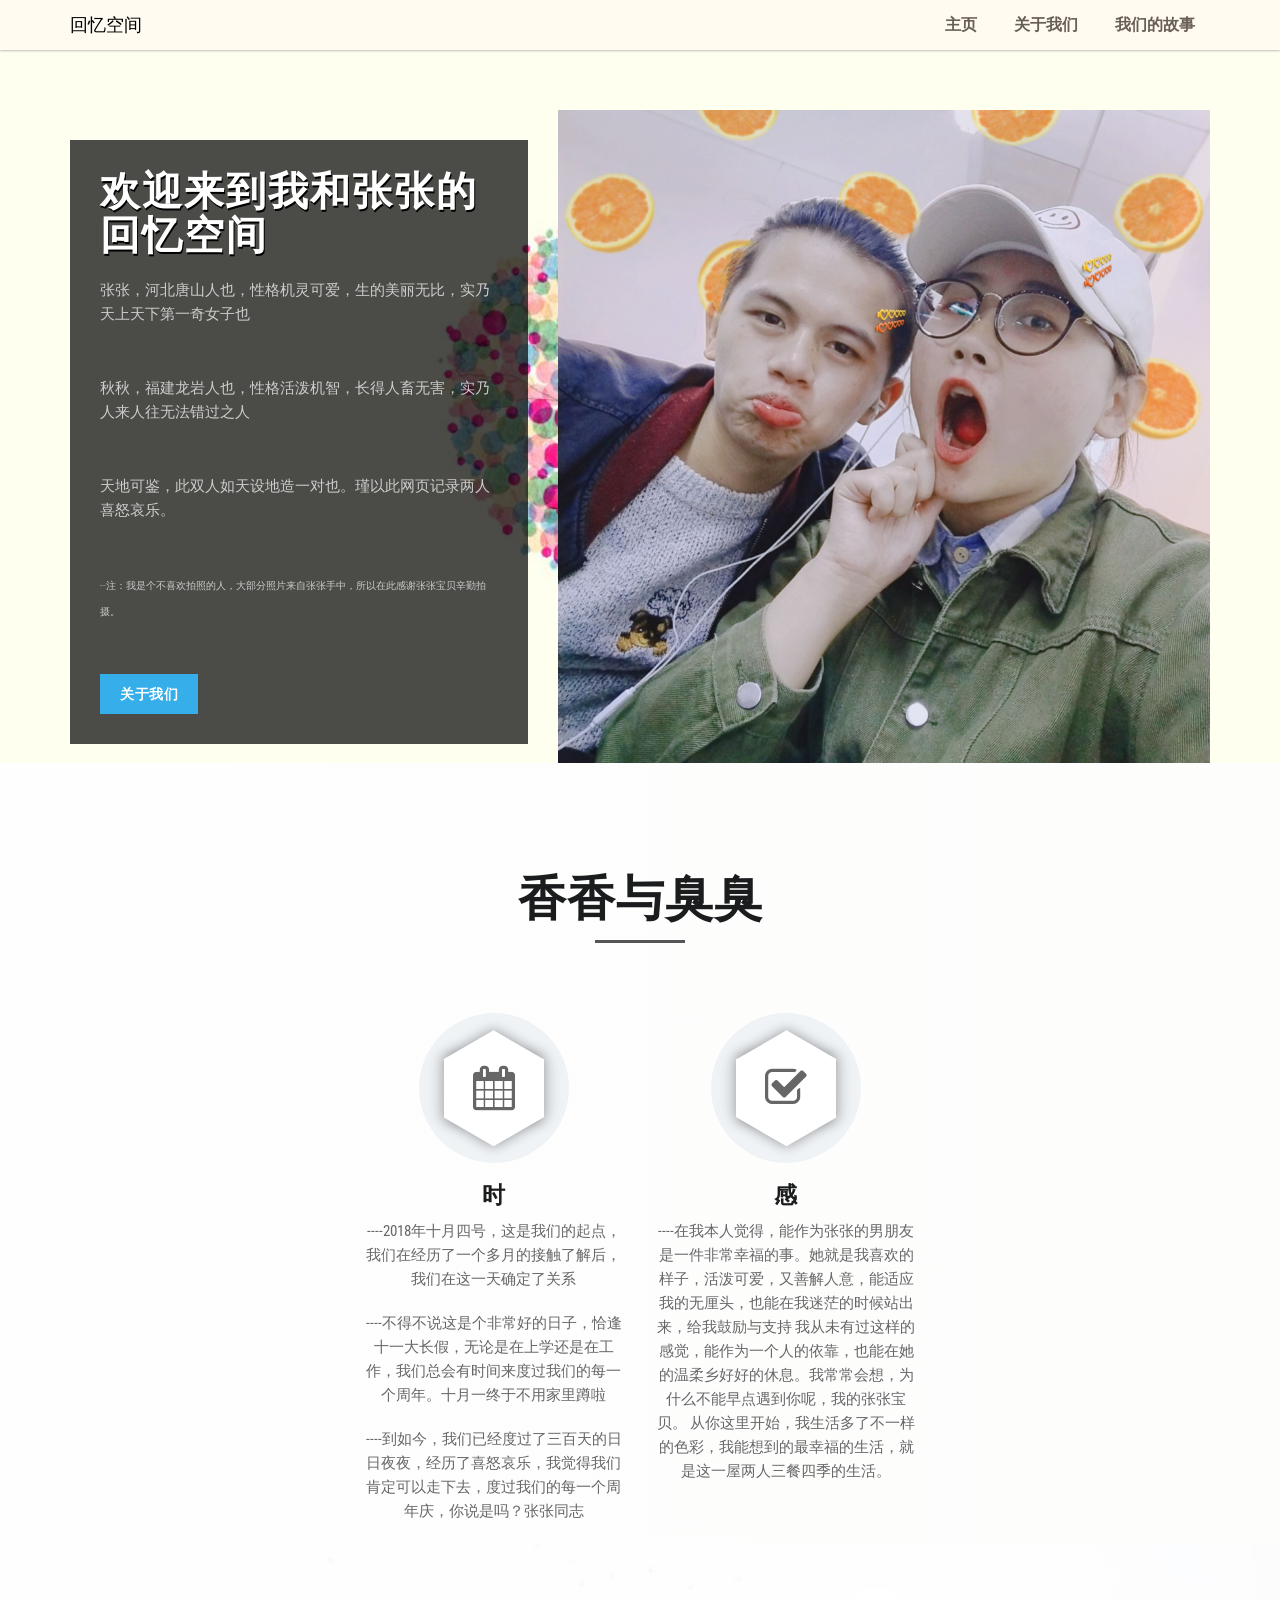
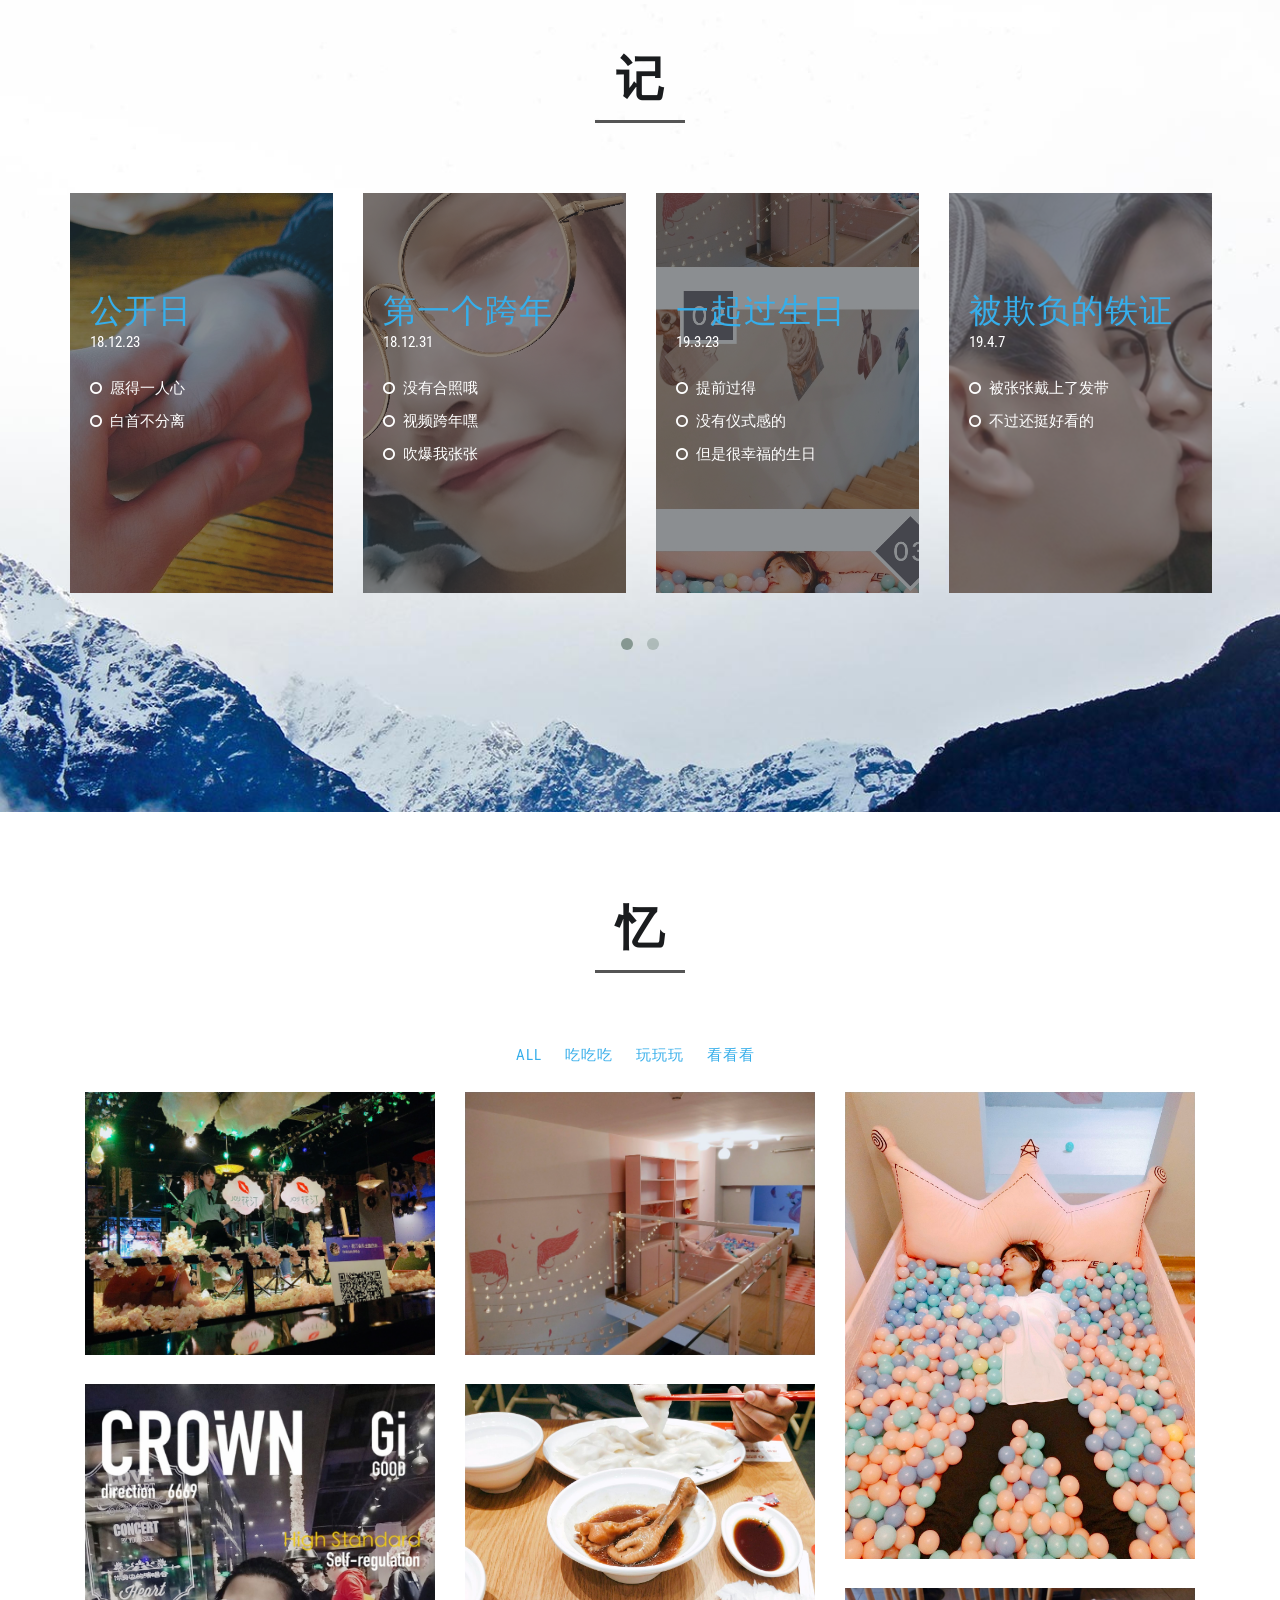
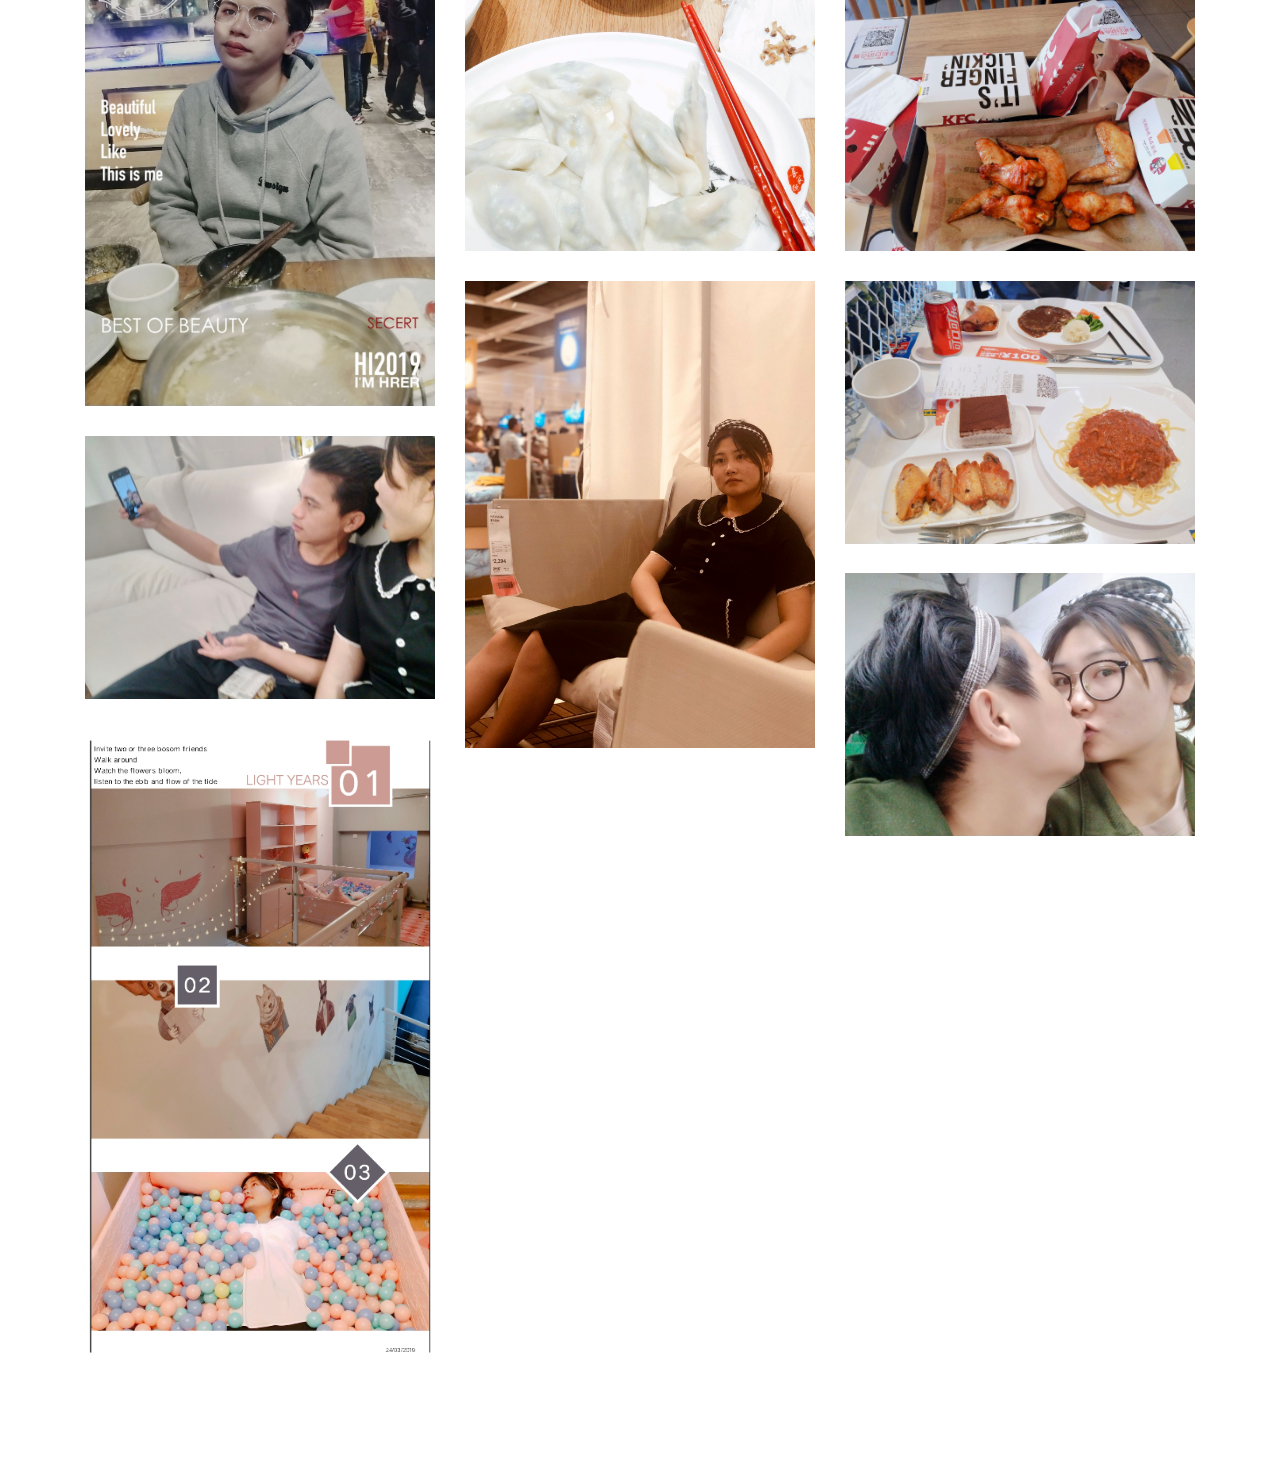
==== commit 43191b22: "更新" ====
--- a/index.html
+++ b/index.html
@@ -89,7 +89,9 @@
 								<p>张张，河北唐山人也，性格机灵可爱，生的美丽无比，实乃天上天下第一奇女子也</p>
 								<p>秋秋，福建龙岩人也，性格活泼机智，长得人畜无害，实乃人来人往无法错过之人</p>
 								<p>天地可鉴，此双人如天设地造一对也。瑾以此网页记录两人喜怒哀乐。</p>
-								<p> <font size="1">--注：我是个不喜欢拍照的人，大部分照片来自张张手中，所以在此感谢张张宝贝辛勤拍摄。</font></p>
+								<p>
+									<font size="1">--注：我是个不喜欢拍照的人，大部分照片来自张张手中，所以在此感谢张张宝贝辛勤拍摄。</font>
+								</p>
 								<a href="single.html" class="btn btn-primary btn-header1">关于我们</a>
 							</div>
 						</div><!-- /header-text -->
@@ -117,6 +119,11 @@
 					</div>
 				</div>
 				<div class="row">
+
+					<div class="col-lg-3 col-sm-3 col-md-6 ">
+						
+					</div>
+
 					<div class="col-lg-3 col-sm-3 col-md-6 ">
 						<div class="box-item">
 							<div class="wrap-icon">
@@ -136,6 +143,7 @@
 							<p> </p>
 						</div>
 					</div>
+
 					<div class="col-lg-3 col-sm-3 col-md-6 ">
 						<div class="box-item">
 							<div class="wrap-icon">
@@ -154,41 +162,10 @@
 								从你这里开始，我生活多了不一样的色彩，我能想到的最幸福的生活，就是这一屋两人三餐四季的生活。
 							</p>
 						</div>
-					</div>
-					<div class="col-lg-3 col-sm-3 col-md-6 ">
-						<div class="box-item">
-							<div class="wrap-icon">
-								<div class="hexagon">
-									<div class="hexagon-inner">
-										<div class="hexagon-inner-content">
-											<i class="fa fa-book fa-3x"></i>
-										</div>
-									</div>
-									<span></span>
-								</div>
-							</div>
-							<h3>憧憬</h3>
-							<p>如今你依旧是我的光，这些由你衍生出来的琐碎，在数年如一日的白夜里，融汇成轻柔而热切的光河
-								至始至终的照耀着我。未来将近了，我希望这璀璨的光河见证着我们白头偕老。
-							</p>
-						</div>
-					</div>
-					<div class="col-lg-3 col-sm-3 col-md-6 ">
-						<div class="box-item">
-							<div class="wrap-icon">
-								<div class="hexagon">
-									<div class="hexagon-inner">
-										<div class="hexagon-inner-content">
-											<i class="fa fa-diamond fa-3x"></i>
-										</div>
-									</div>
-									<span></span>
-								</div>
-							</div>
-							<h3>模块四</h3>
-							<p>想说啥说啥</p>
-						</div>
-					</div>
+
+					</div>
+
+
 
 				</div>
 			</div>
@@ -250,7 +227,7 @@
 
 										<div class="entry-des">
 											<h3>一起过生日</h3>
-											<span>19.3.24</span>
+											<span>19.3.23</span>
 											<ul class="fancy-list">
 												<li>提前过得</li>
 												<li>没有仪式感的</li>
@@ -349,7 +326,7 @@
 							<div class="portfolio-box-caption">
 								<div class="portfolio-box-caption-content">
 									<div class="project-name">
-										
+
 									</div>
 									<div class="project-category">
 										生日之自助餐
@@ -372,7 +349,7 @@
 							<div class="portfolio-box-caption">
 								<div class="portfolio-box-caption-content">
 									<div class="project-name">
-										
+
 									</div>
 									<div class="project-category">
 										一间超喜欢的loft
@@ -395,7 +372,7 @@
 							<div class="portfolio-box-caption">
 								<div class="portfolio-box-caption-content">
 									<div class="project-name">
-									
+
 									</div>
 									<div class="project-category">
 										大宝贝与海洋球
@@ -418,7 +395,7 @@
 							<div class="portfolio-box-caption">
 								<div class="portfolio-box-caption-content">
 									<div class="project-name">
-							
+
 									</div>
 									<div class="project-category">
 										一位靓仔路过
@@ -441,7 +418,7 @@
 							<div class="portfolio-box-caption">
 								<div class="portfolio-box-caption-content">
 									<div class="project-name">
-								
+
 									</div>
 									<div class="project-category">
 										喜家德喜家德
@@ -464,7 +441,7 @@
 							<div class="portfolio-box-caption">
 								<div class="portfolio-box-caption-content">
 									<div class="project-name">
-									
+
 									</div>
 									<div class="project-category">
 										超大份超满足的肯德基
@@ -487,7 +464,7 @@
 							<div class="portfolio-box-caption">
 								<div class="portfolio-box-caption-content">
 									<div class="project-name">
-									
+
 									</div>
 									<div class="project-category">
 										宜家之仙女张
@@ -511,7 +488,7 @@
 							<div class="portfolio-box-caption">
 								<div class="portfolio-box-caption-content">
 									<div class="project-name">
-										
+
 									</div>
 									<div class="project-category">
 										宜家之午餐
@@ -534,7 +511,7 @@
 							<div class="portfolio-box-caption">
 								<div class="portfolio-box-caption-content">
 									<div class="project-name">
-										
+
 									</div>
 									<div class="project-category">
 										宜家之合照
@@ -557,7 +534,7 @@
 							<div class="portfolio-box-caption">
 								<div class="portfolio-box-caption-content">
 									<div class="project-name">
-									
+
 									</div>
 									<div class="project-category">
 										我就是喜欢你
@@ -580,7 +557,7 @@
 							<div class="portfolio-box-caption">
 								<div class="portfolio-box-caption-content">
 									<div class="project-name">
-									
+
 									</div>
 									<div class="project-category">
 										超棒的loft-再次
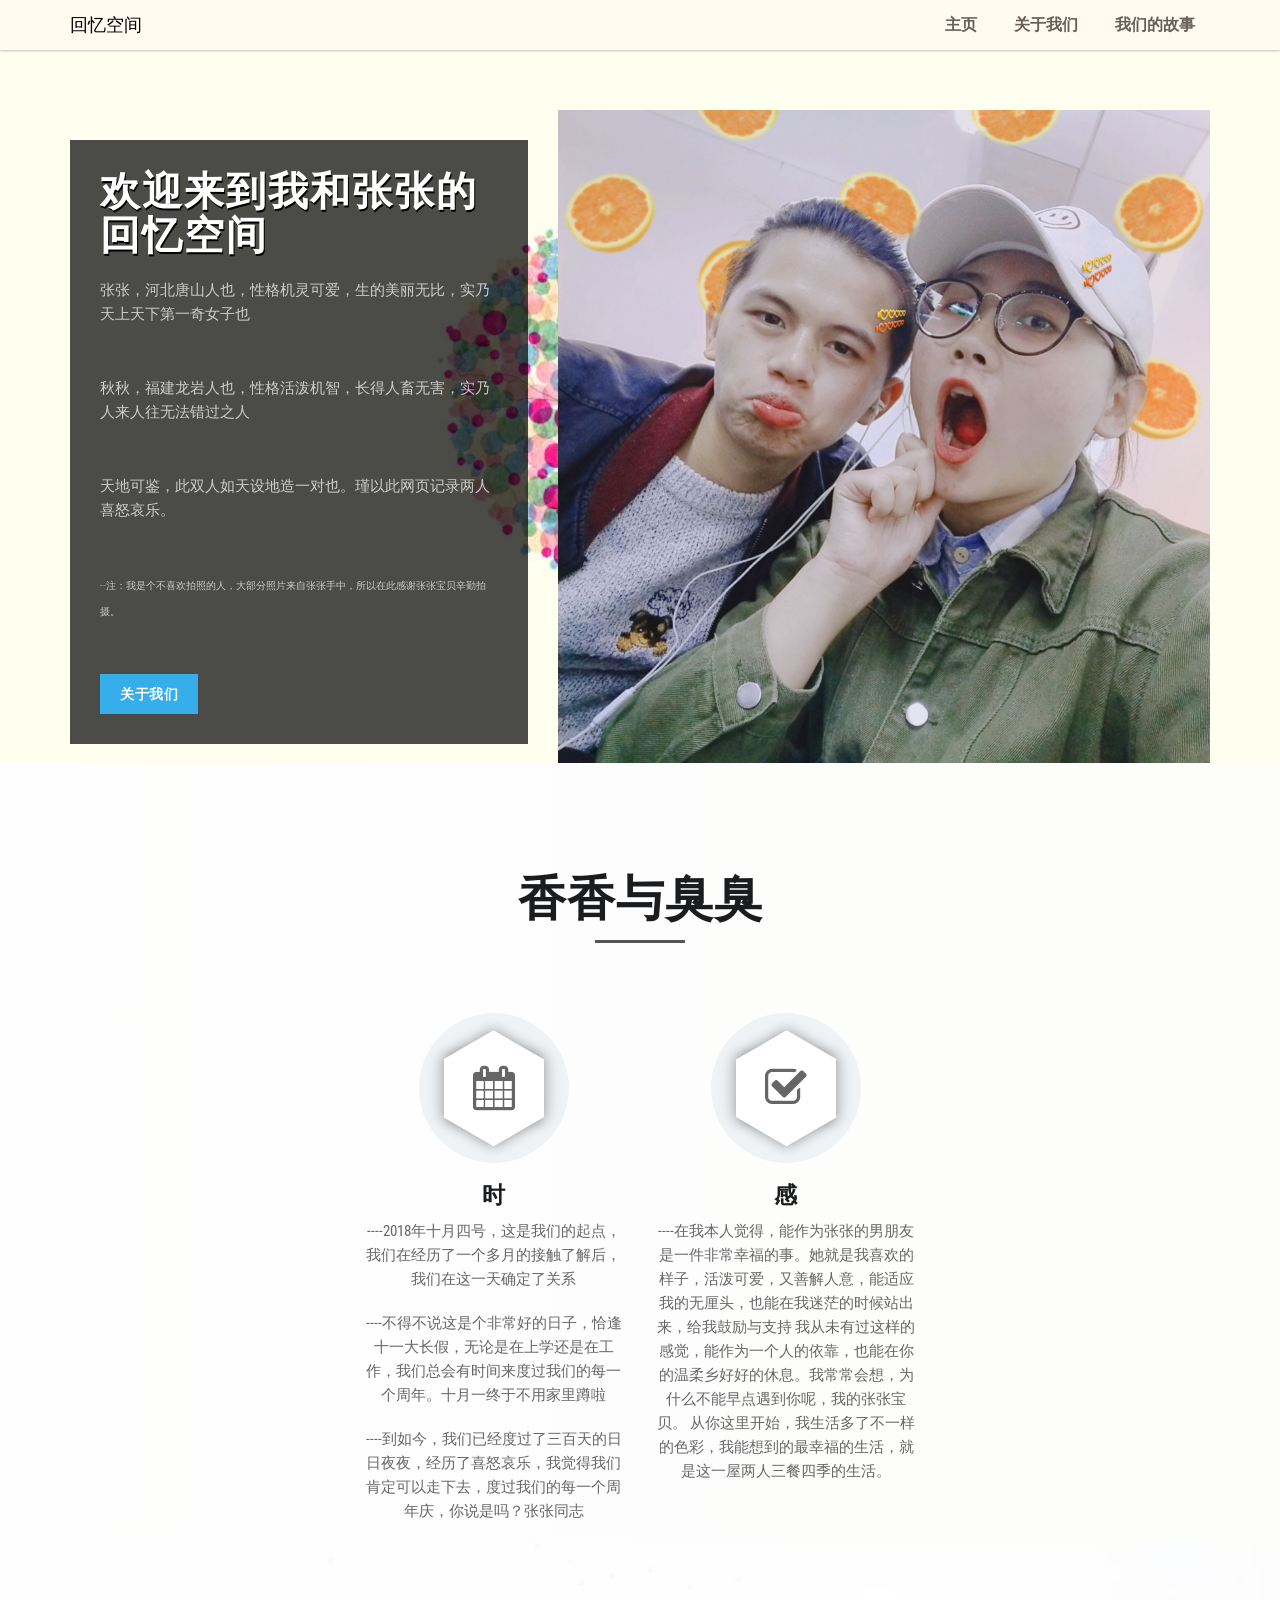
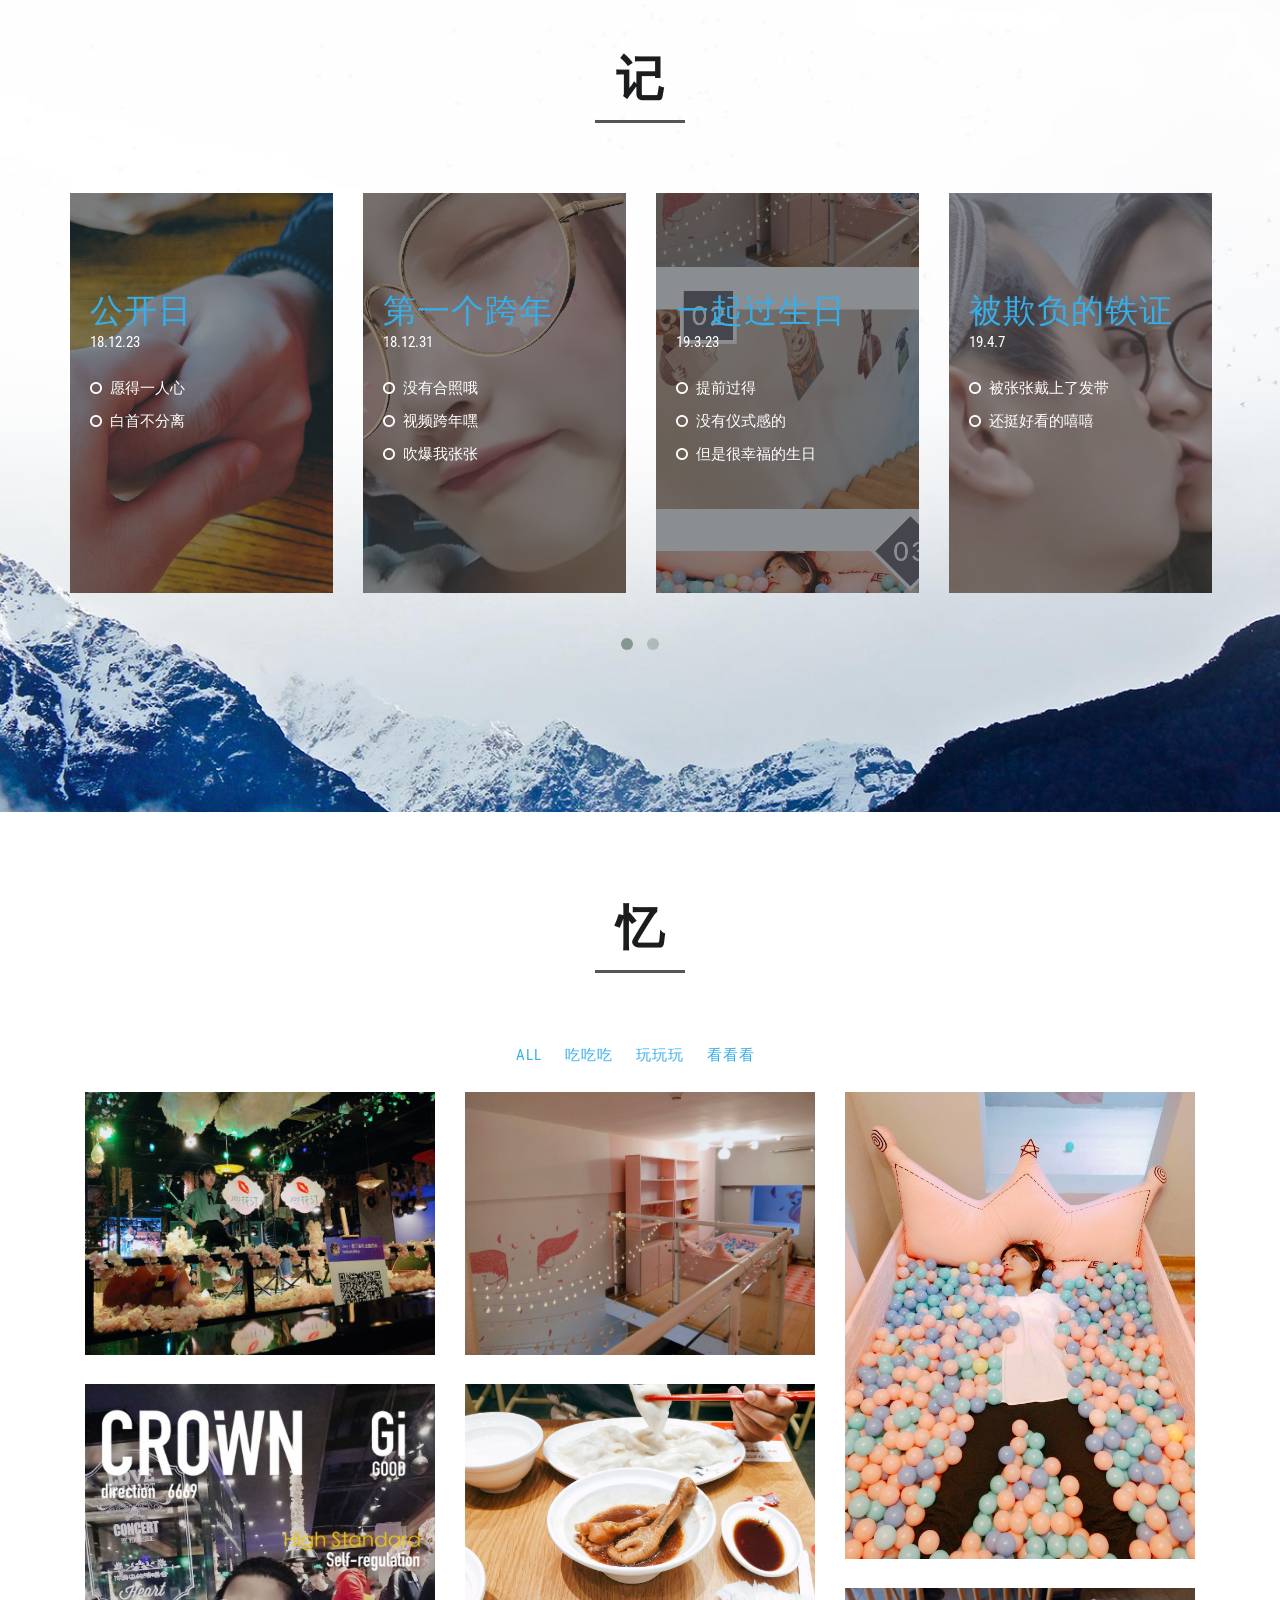
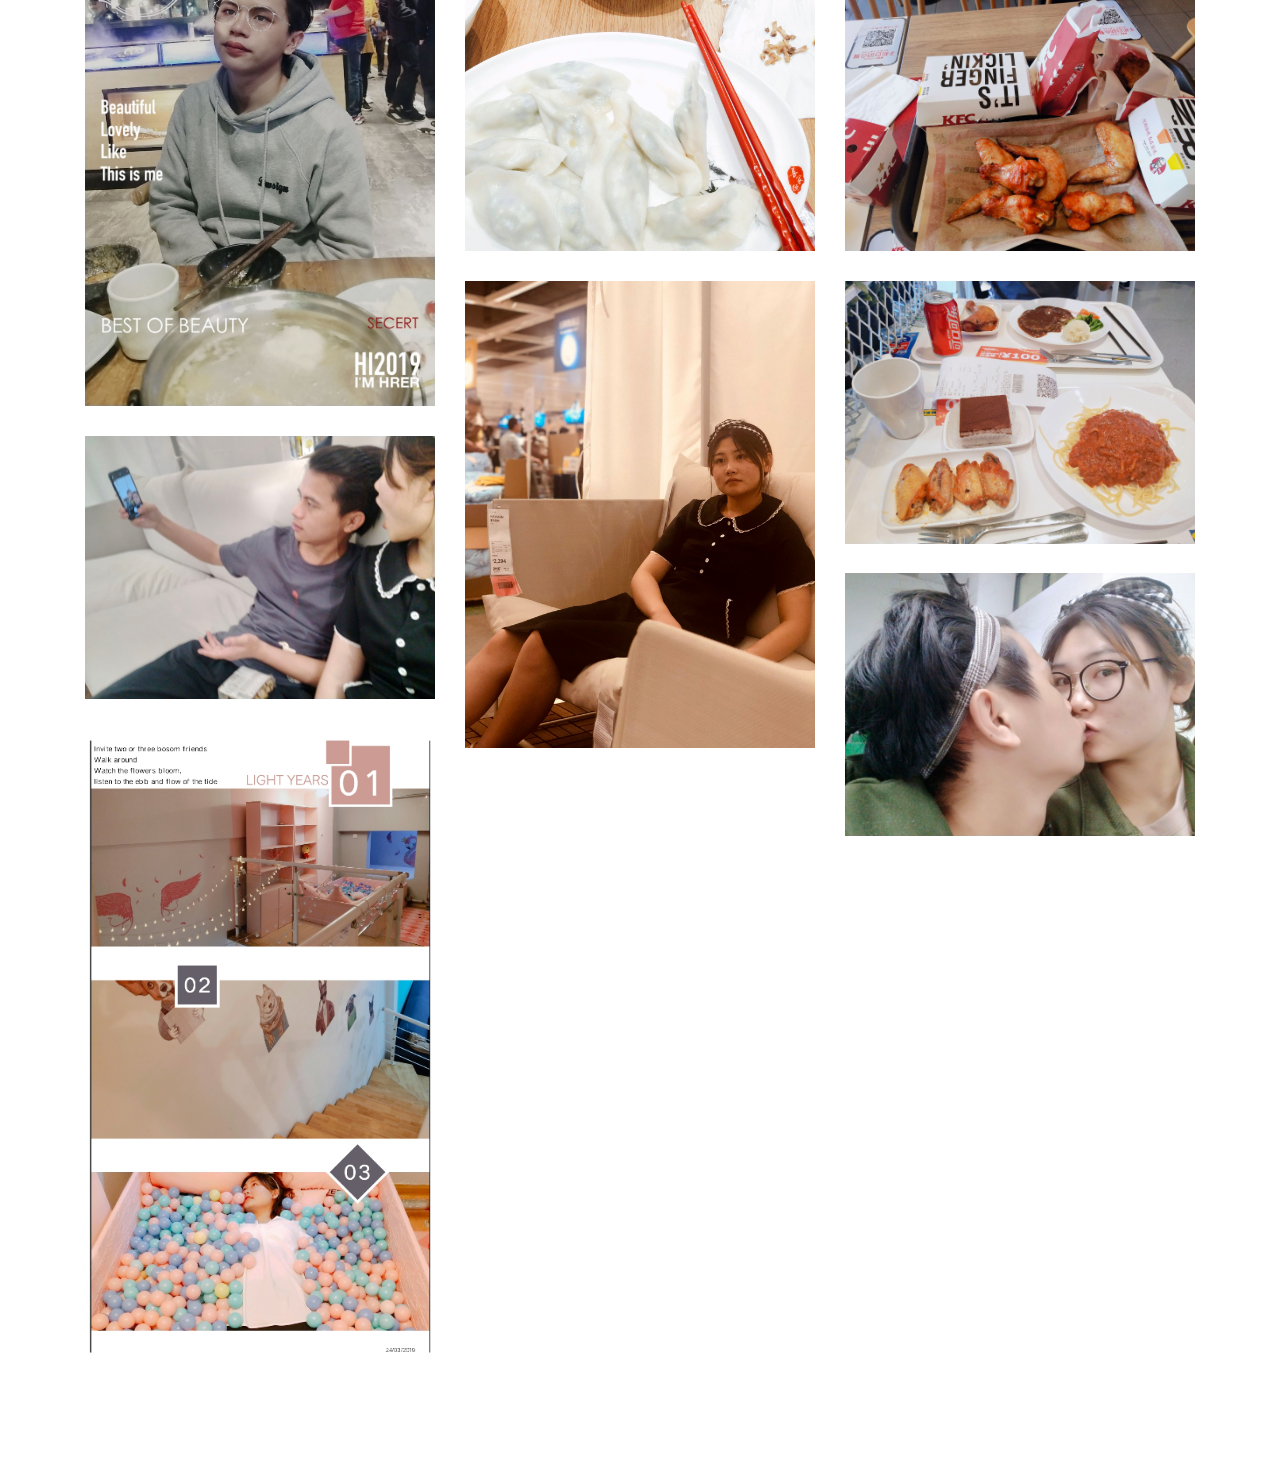
==== commit ca9366ef: "更新" ====
--- a/index.html
+++ b/index.html
@@ -158,7 +158,7 @@
 							</div>
 							<h3>感</h3>
 							<p>----在我本人觉得，能作为张张的男朋友是一件非常幸福的事。她就是我喜欢的样子，活泼可爱，又善解人意，能适应我的无厘头，也能在我迷茫的时候站出来，给我鼓励与支持
-								我从未有过这样的感觉，能作为一个人的依靠，也能在她的温柔乡好好的休息。我常常会想，为什么不能早点遇到你呢，我的张张宝贝。
+								我从未有过这样的感觉，能作为一个人的依靠，也能在你的温柔乡好好的休息。我常常会想，为什么不能早点遇到你呢，我的张张宝贝。
 								从你这里开始，我生活多了不一样的色彩，我能想到的最幸福的生活，就是这一屋两人三餐四季的生活。
 							</p>
 						</div>
@@ -249,7 +249,7 @@
 											<span>19.4.7</span>
 											<ul class="fancy-list">
 												<li>被张张戴上了发带</li>
-												<li>不过还挺好看的</li>
+												<li>还挺好看的嘻嘻</li>
 
 											</ul>
 										</div>
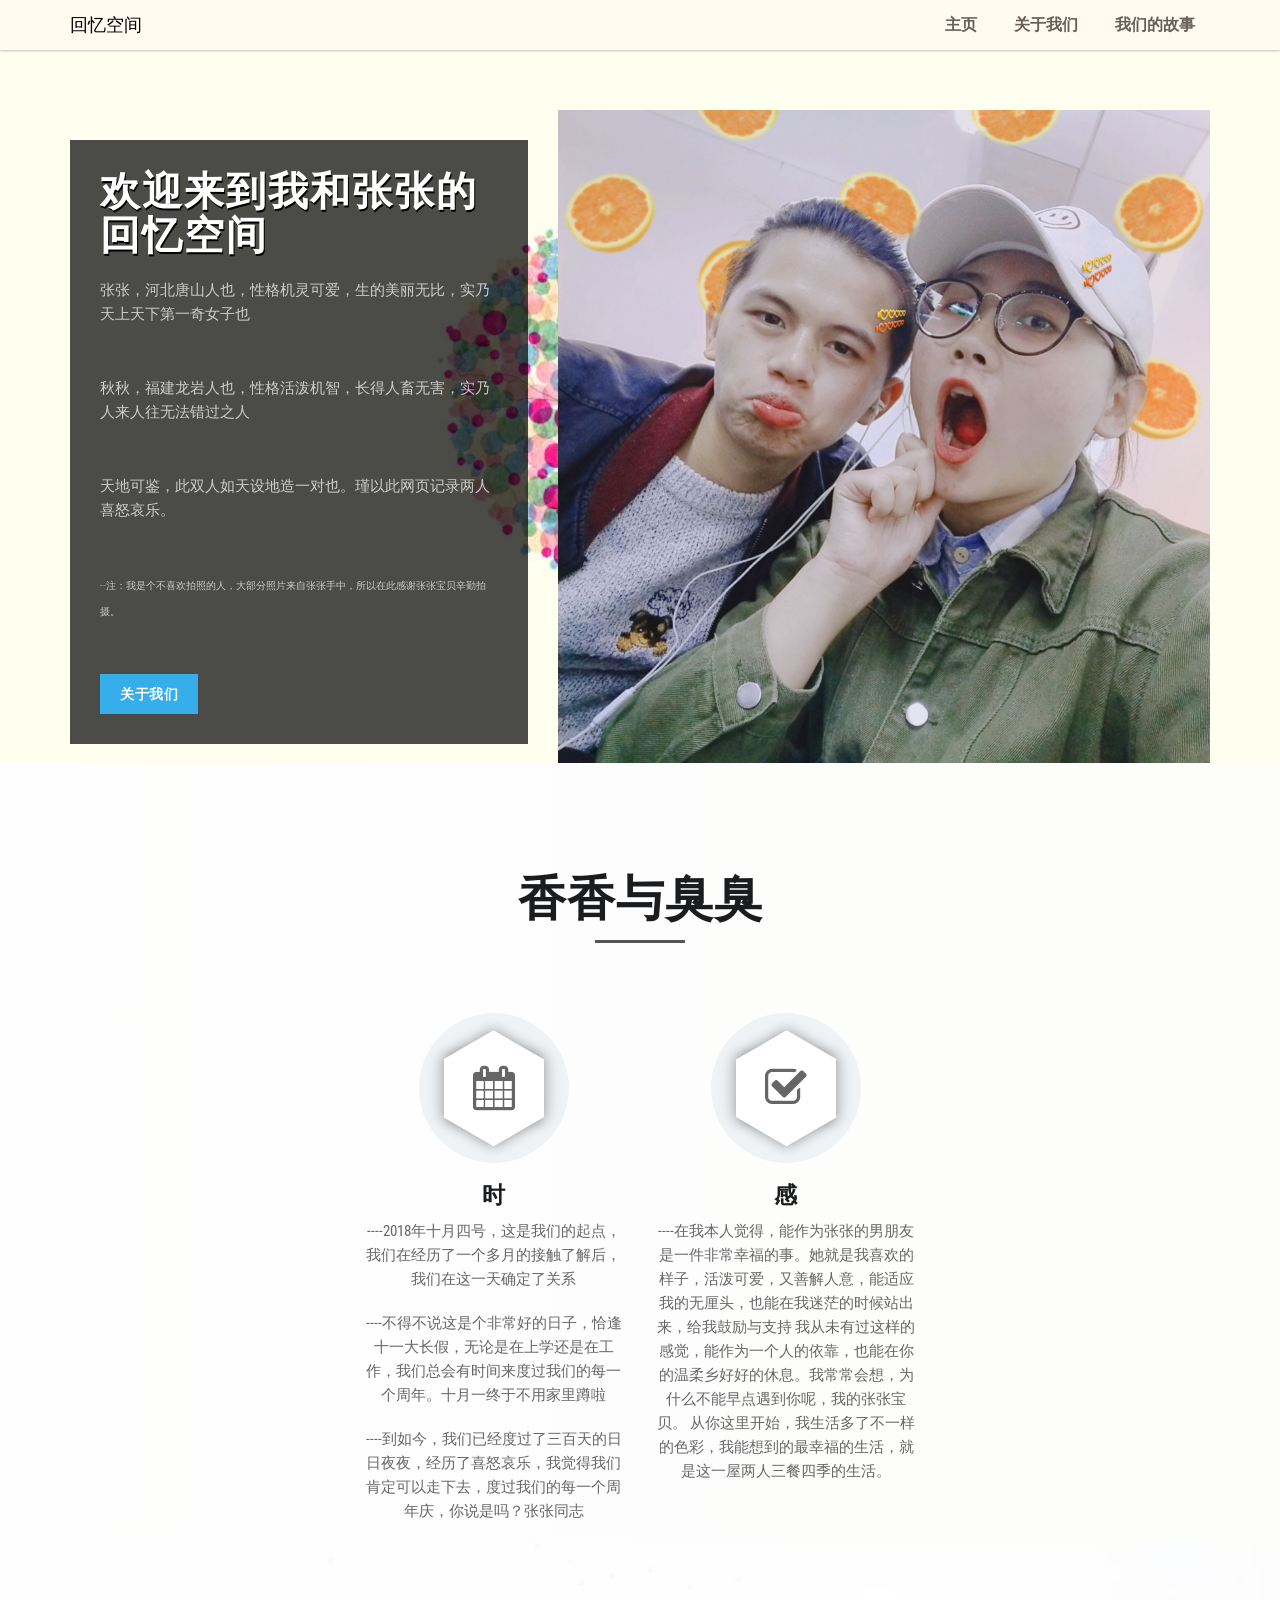
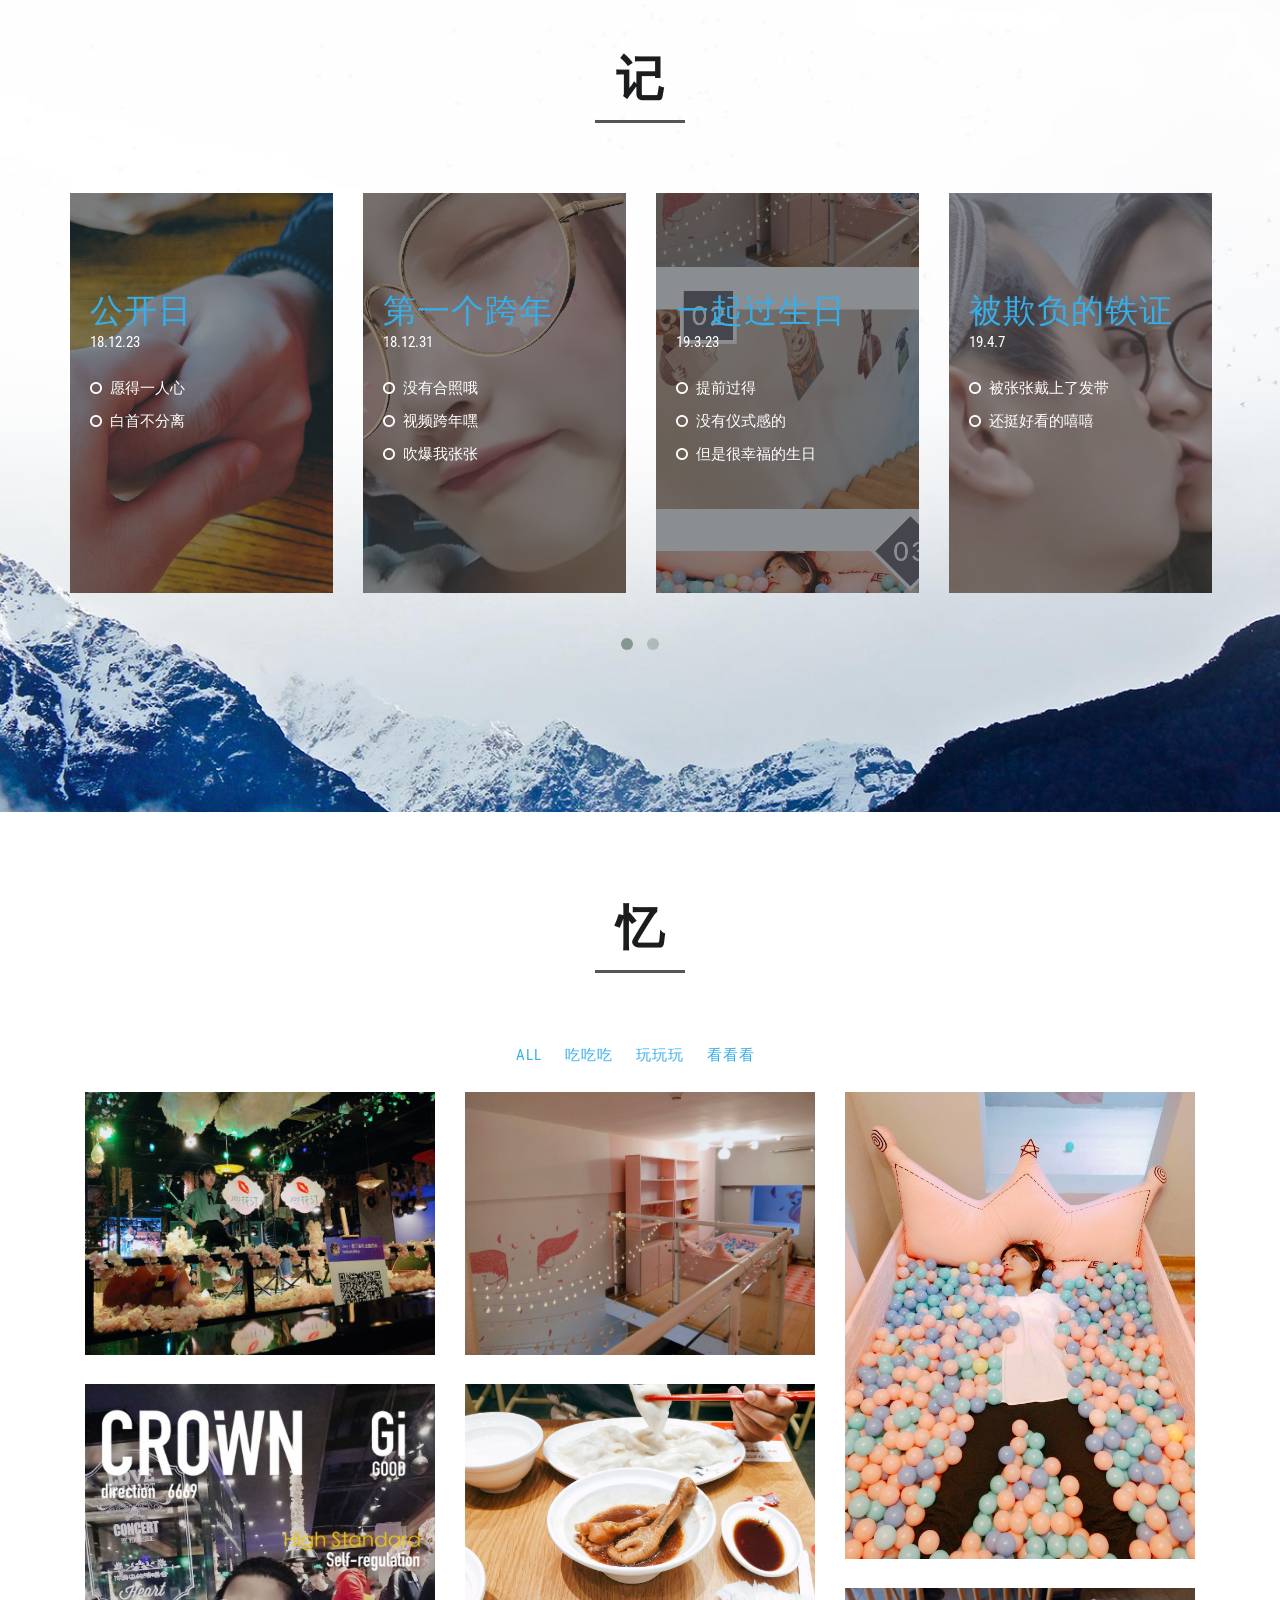
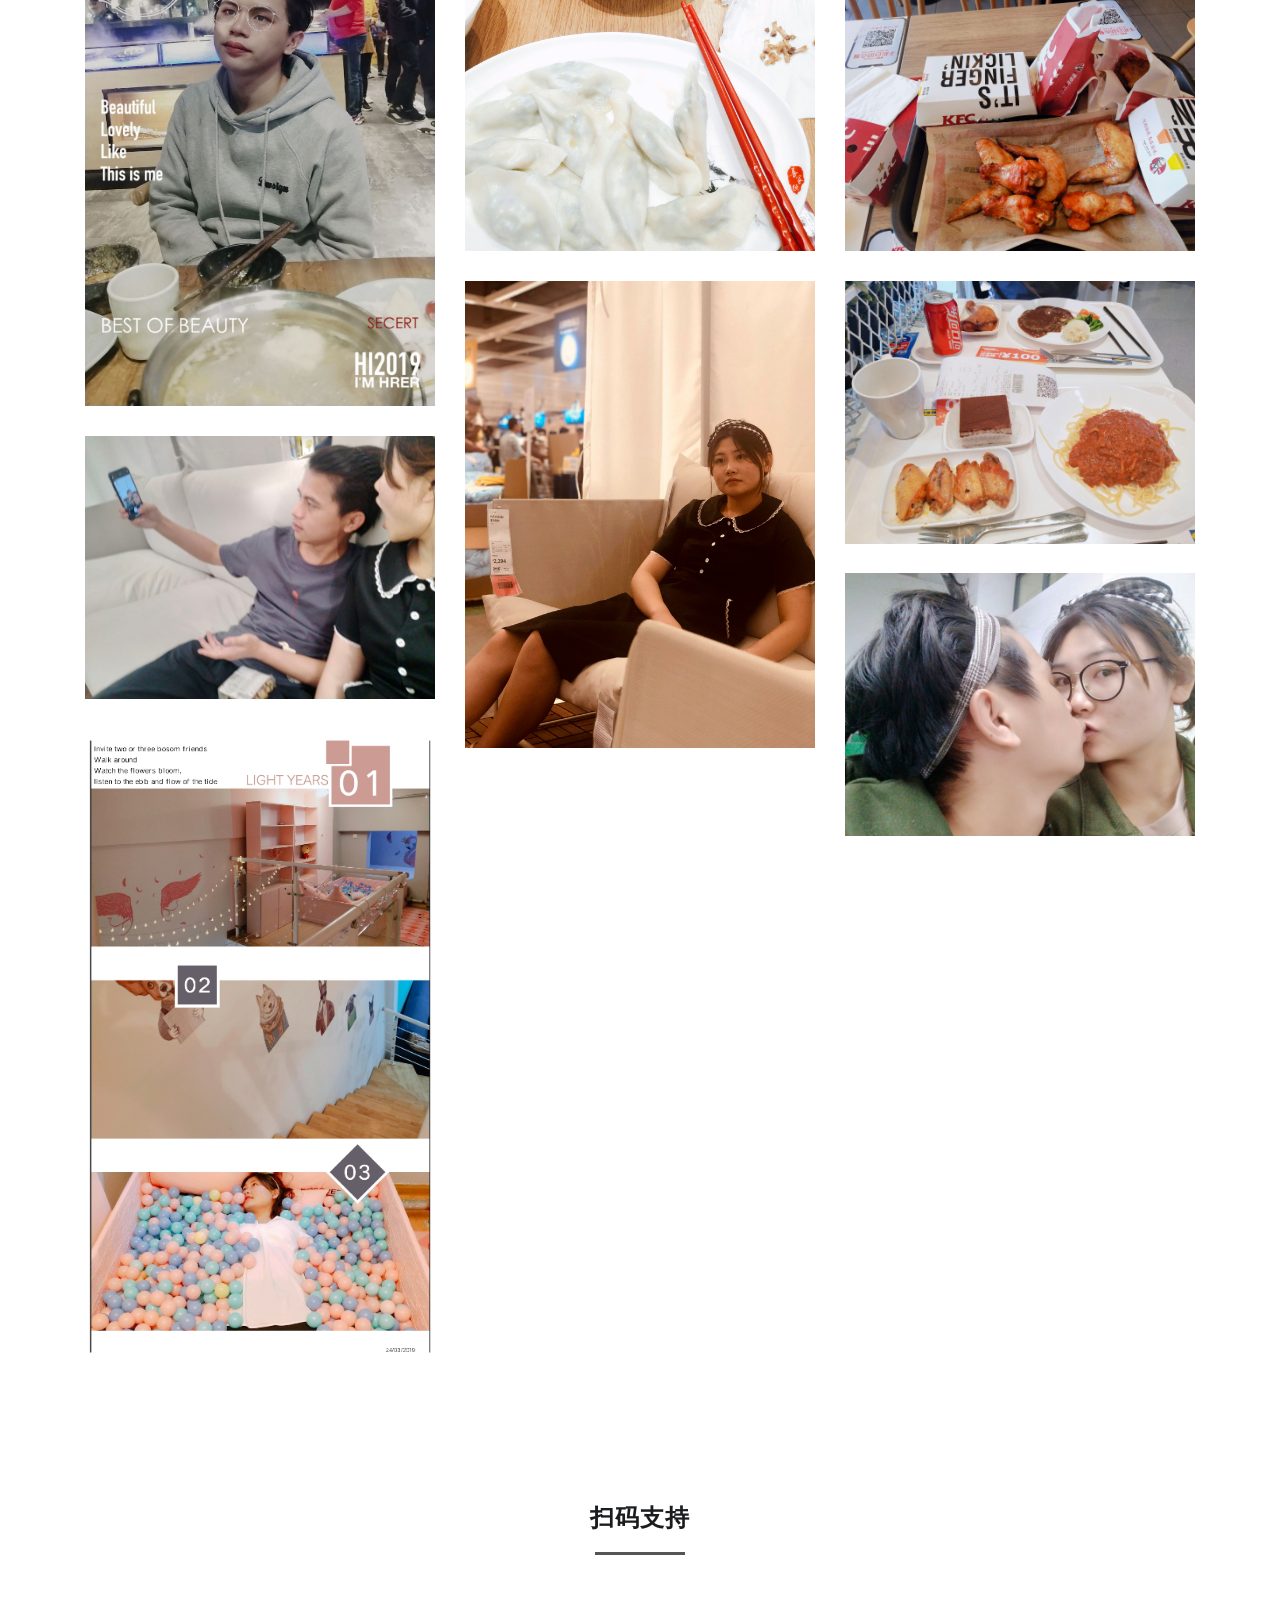
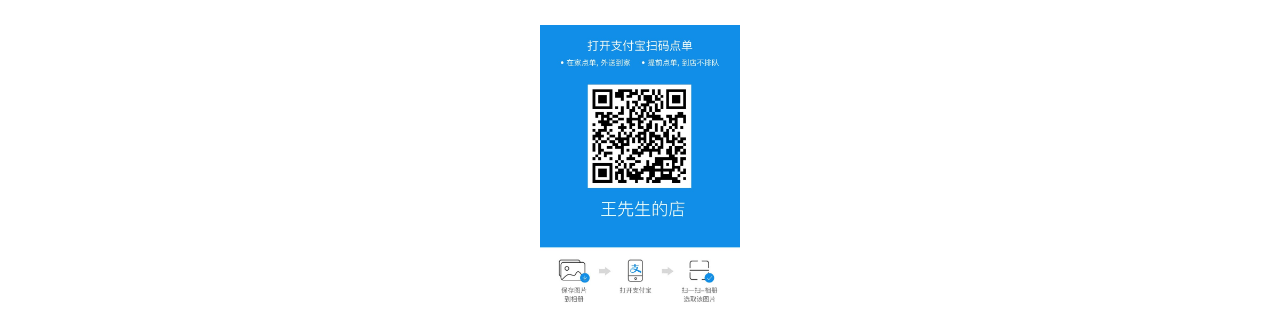
==== commit 1d13fbd1: "更新2" ====
--- a/index.html
+++ b/index.html
@@ -577,6 +577,16 @@
 				</div>
 			</div>
 		</section>
+		<div class="heading">
+			<h1 class="title"><font size="5">扫码支持</font></h1>
+			<hr class="line">
+		</div>
+			
+		<div align="center">
+				<img  src="images/点单.png" width="200px">
+			</div>
+			
+	
 
 
 
@@ -640,6 +650,7 @@
 
 
 
+
 </body>
 
 </html>
